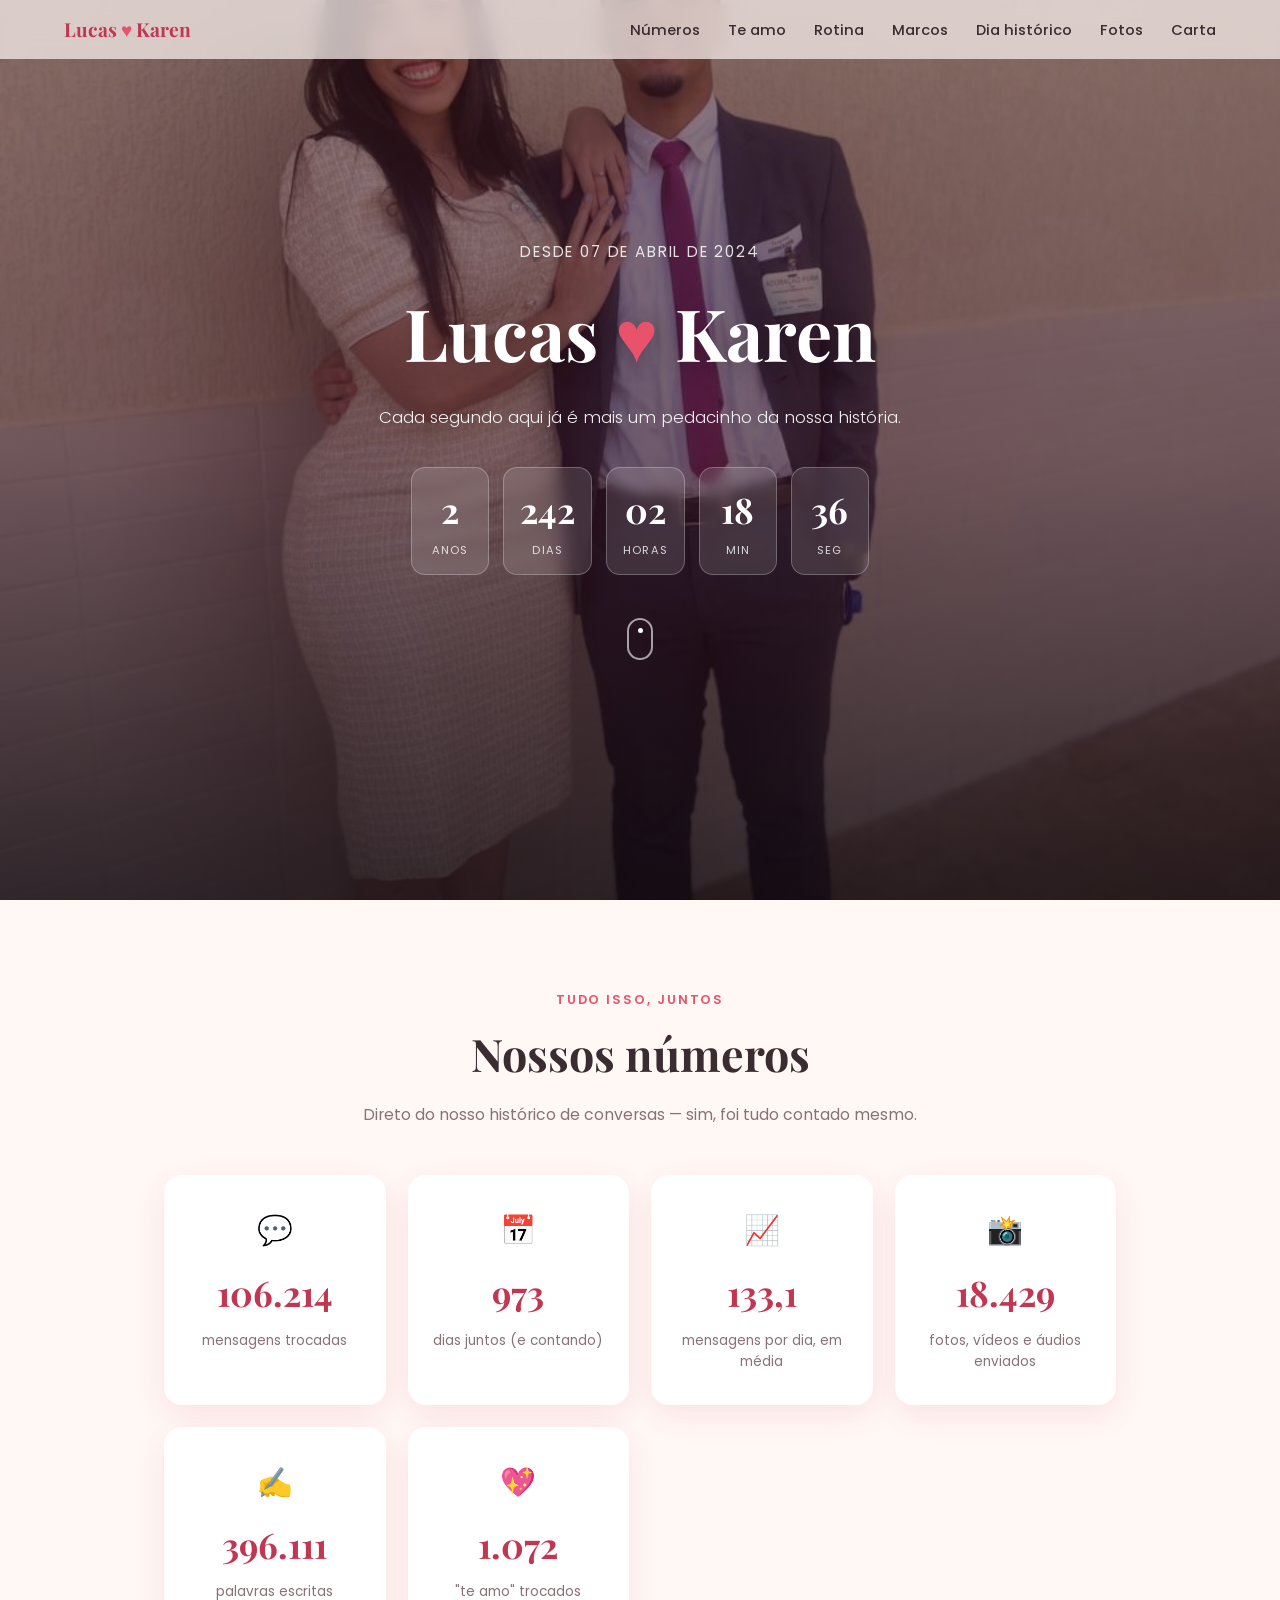
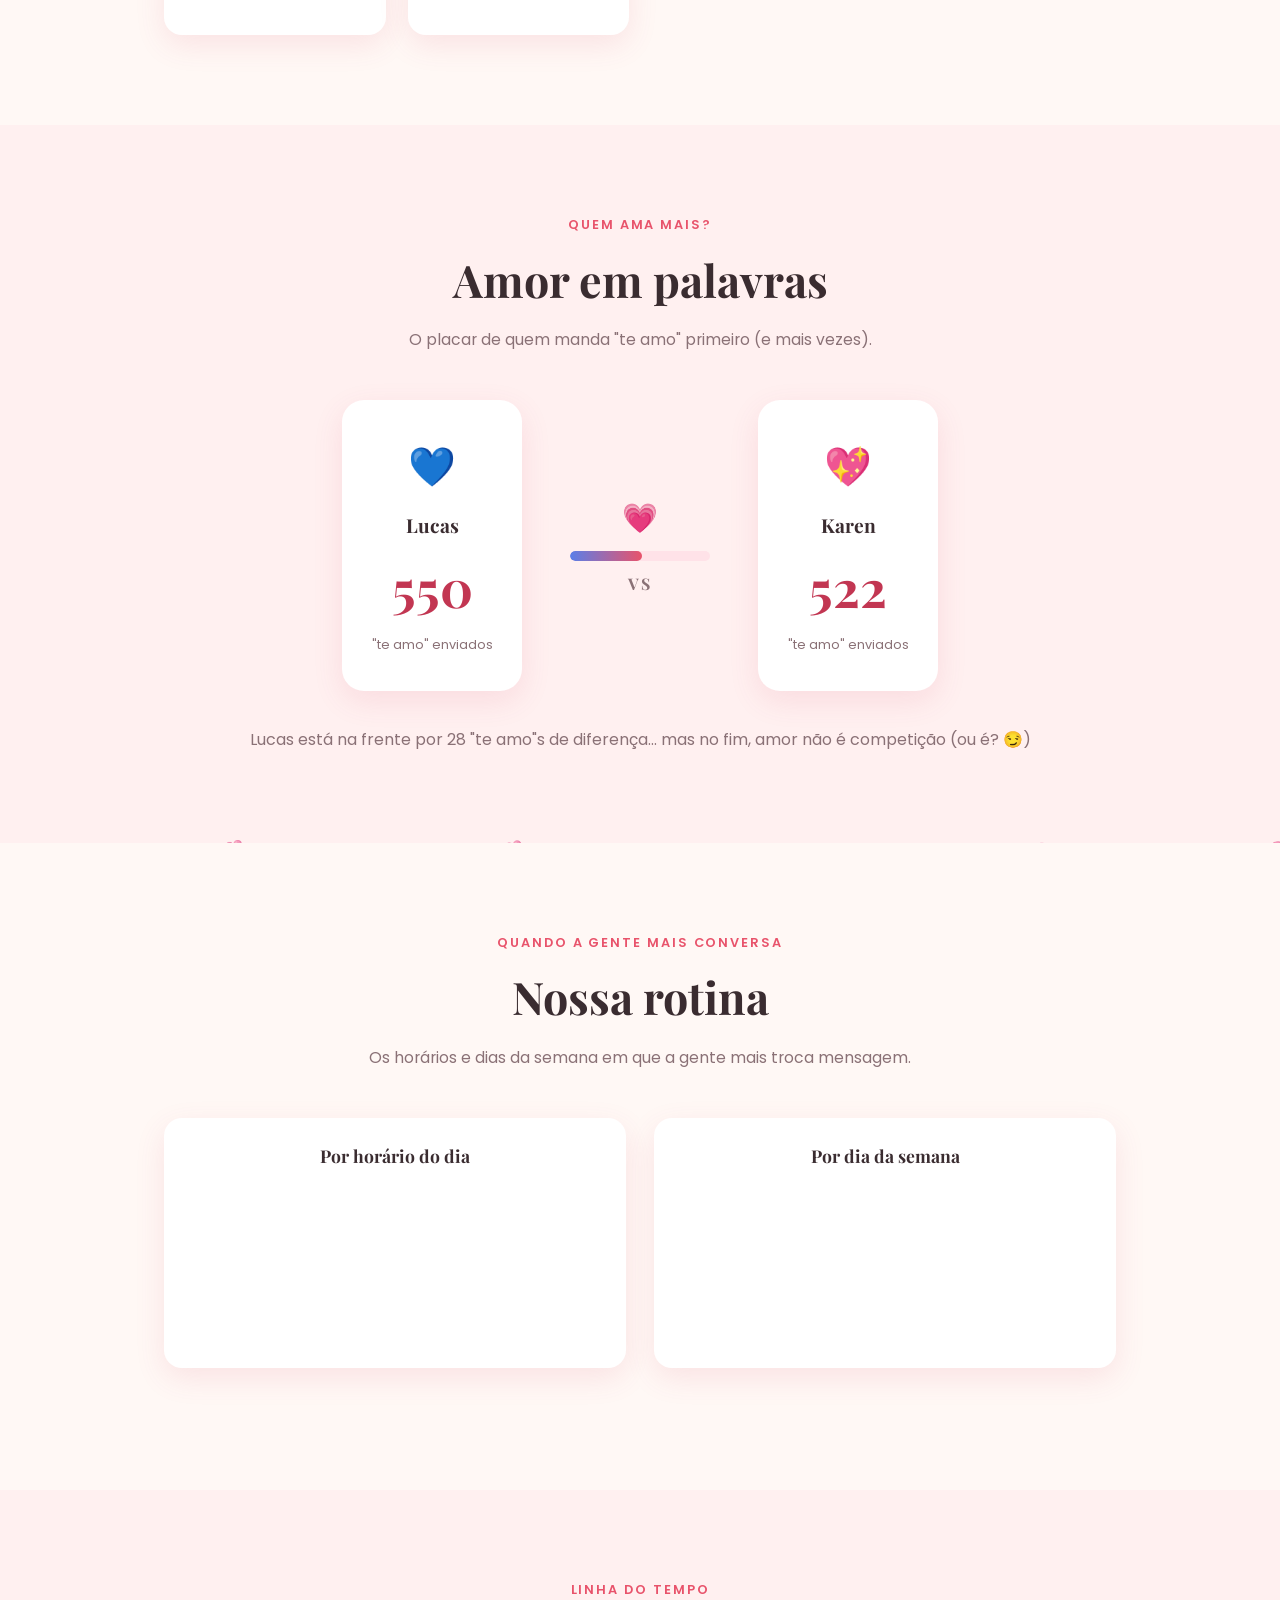
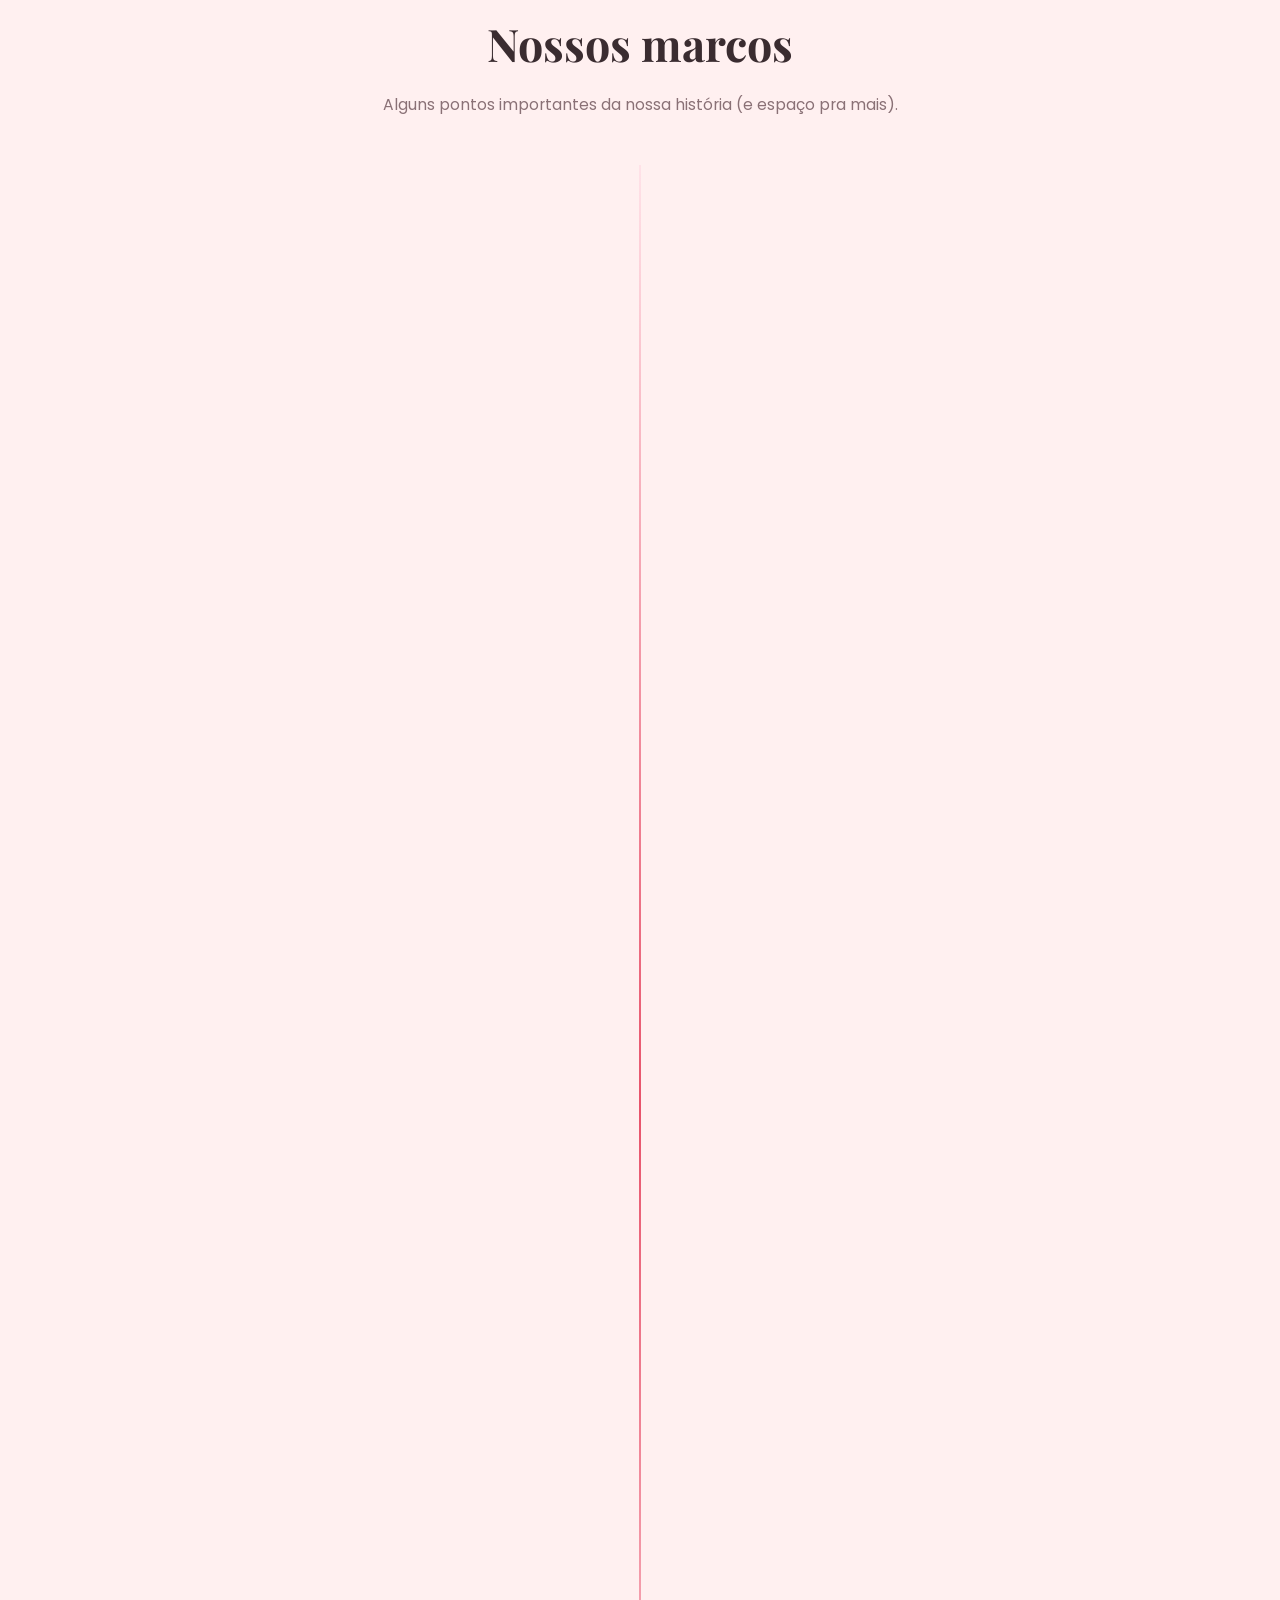
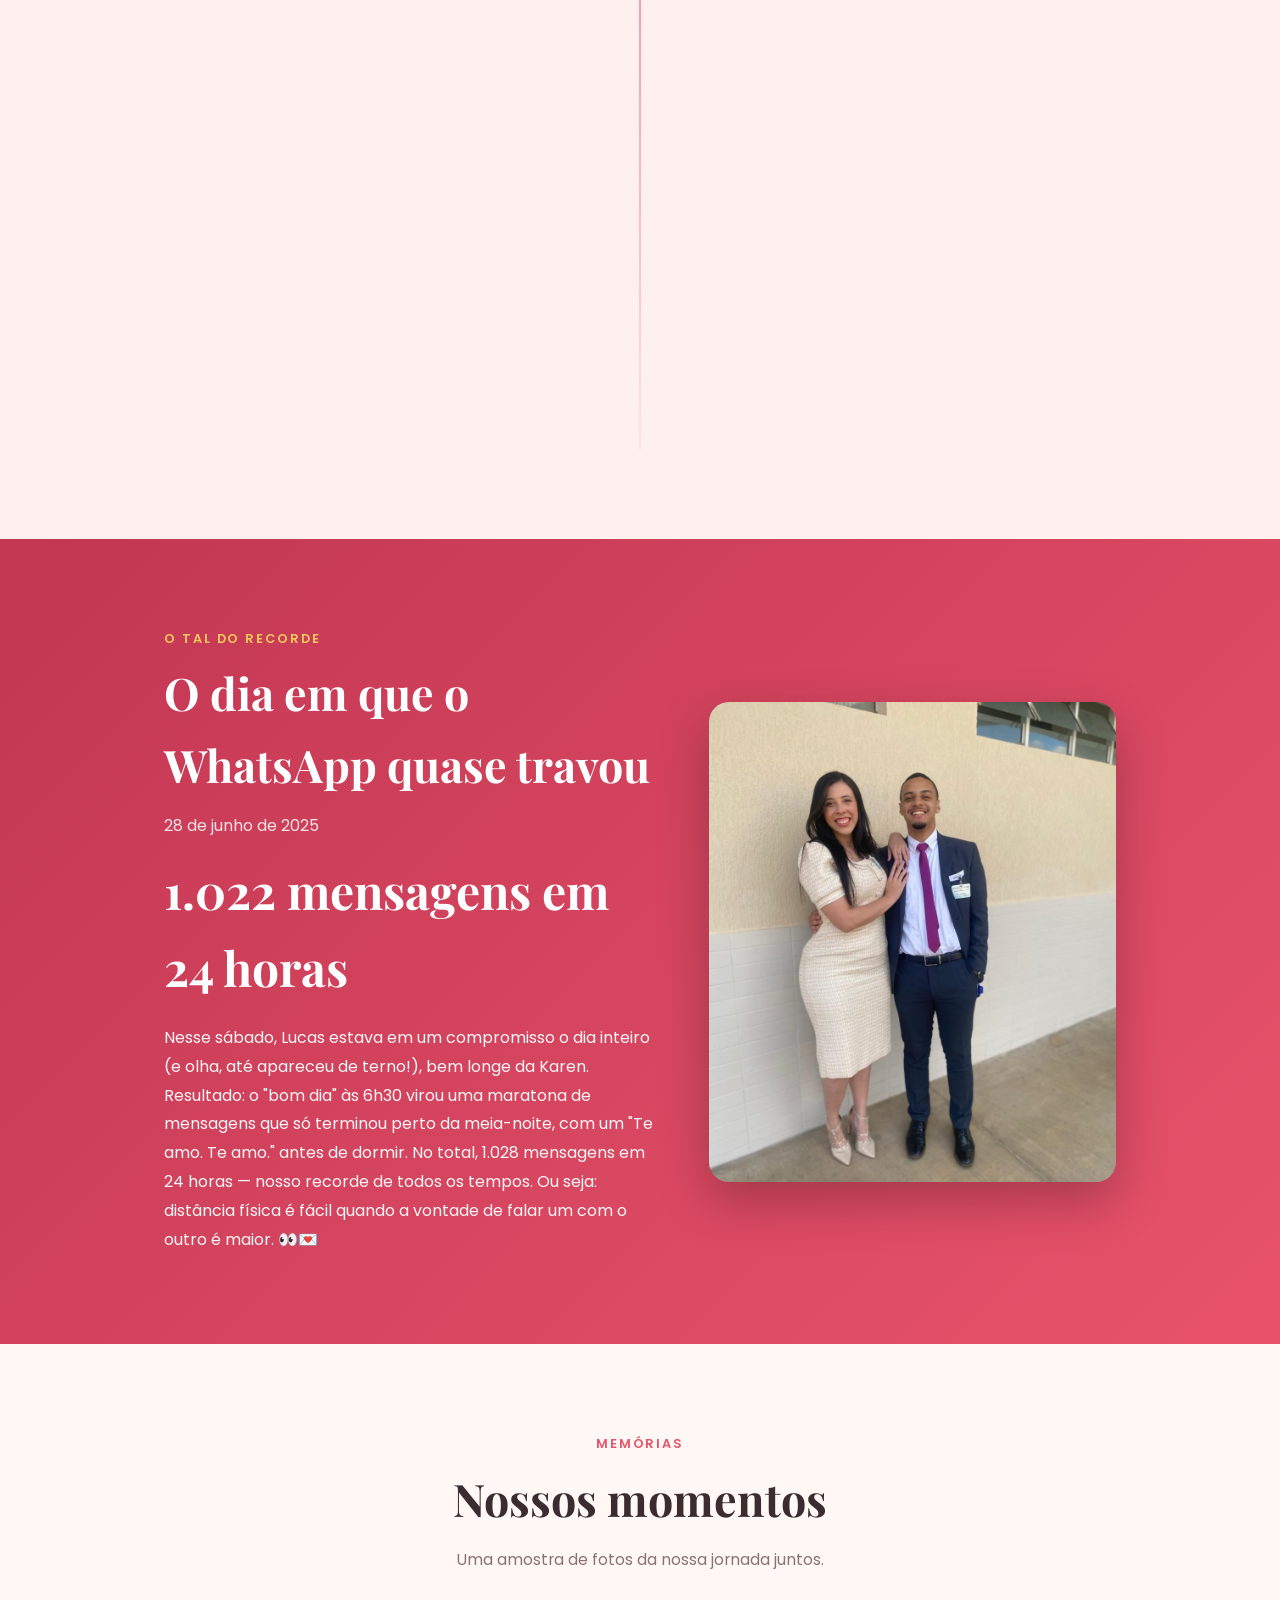
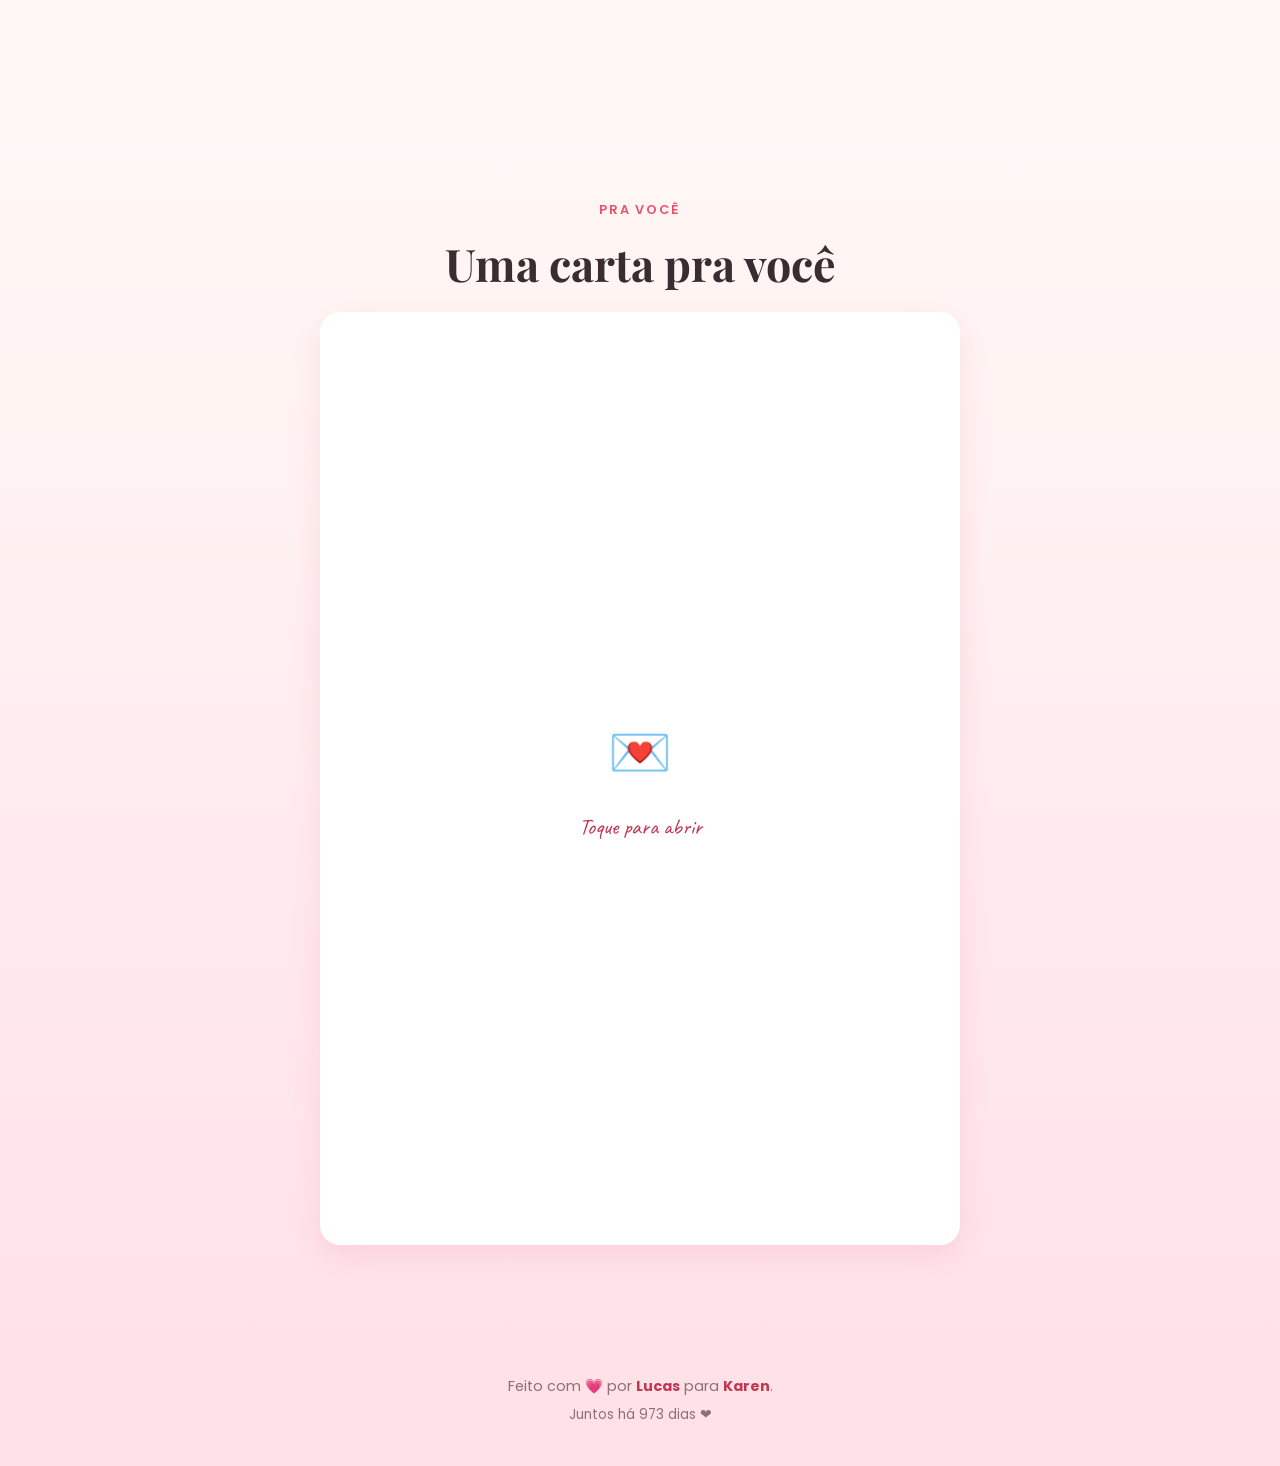
==== docs/index.html @ ca8a8c17 "Rename site/ to docs/ for GitHub Pages deployment Update helper scripts and README paths to match." ====
<!DOCTYPE html>
<html lang="pt-BR">
<head>
  <meta charset="UTF-8" />
  <meta name="viewport" content="width=device-width, initial-scale=1.0" />
  <title>Lucas &amp; Karen ♥</title>
  <meta name="description" content="Nossa história em números, gráficos, marcos e uma carta." />

  <link rel="icon" href="data:image/svg+xml,<svg xmlns=%22http://www.w3.org/2000/svg%22 viewBox=%220 0 32 32%22><text y=%2226%22 font-size=%2228%22>❤️</text></svg>" />

  <link rel="preconnect" href="https://fonts.googleapis.com">
  <link rel="preconnect" href="https://fonts.gstatic.com" crossorigin>
  <link href="https://fonts.googleapis.com/css2?family=Caveat:wght@500;700&family=Playfair+Display:wght@600;700&family=Poppins:wght@300;400;500;600&display=swap" rel="stylesheet">

  <link rel="stylesheet" href="css/style.css">
</head>
<body>

  <div class="hearts-bg" id="heartsBg" aria-hidden="true"></div>

  <nav class="navbar" id="navbar">
    <a href="#hero" class="nav-logo">Lucas <span class="heart-icon">♥</span> Karen</a>
    <button class="nav-toggle" id="navToggle" aria-label="Abrir menu">☰</button>
    <ul class="nav-links" id="navLinks">
      <li><a href="#numeros">Números</a></li>
      <li><a href="#palavras">Te amo</a></li>
      <li><a href="#rotina">Rotina</a></li>
      <li><a href="#marcos">Marcos</a></li>
      <li><a href="#diahistorico">Dia histórico</a></li>
      <li><a href="#galeria">Fotos</a></li>
      <li><a href="#carta">Carta</a></li>
    </ul>
  </nav>

  <!-- HERO -->
  <header class="hero" id="hero" style="background-image: url('assets/img/2025-06-28-0050.jpg')">
    <div class="hero-overlay"></div>
    <div class="hero-content">
      <p class="hero-kicker">Desde 07 de abril de 2024</p>
      <h1 class="hero-title">Lucas <span class="heart-icon pulse">♥</span> Karen</h1>
      <p class="hero-subtitle">Cada segundo aqui já é mais um pedacinho da nossa história.</p>

      <div class="counter" id="liveCounter">
        <div class="counter-item">
          <span class="counter-number" id="cYears">0</span>
          <span class="counter-label">anos</span>
        </div>
        <div class="counter-item">
          <span class="counter-number" id="cDays">0</span>
          <span class="counter-label">dias</span>
        </div>
        <div class="counter-item">
          <span class="counter-number" id="cHours">0</span>
          <span class="counter-label">horas</span>
        </div>
        <div class="counter-item">
          <span class="counter-number" id="cMinutes">0</span>
          <span class="counter-label">min</span>
        </div>
        <div class="counter-item">
          <span class="counter-number" id="cSeconds">0</span>
          <span class="counter-label">seg</span>
        </div>
      </div>

      <a href="#numeros" class="scroll-cue" aria-label="Rolar para baixo">
        <span></span>
      </a>
    </div>
  </header>

  <main>

    <!-- NOSSOS NÚMEROS -->
    <section id="numeros" class="section">
      <div class="section-inner">
        <p class="section-kicker">tudo isso, juntos</p>
        <h2 class="section-title">Nossos números</h2>
        <p class="section-subtitle">Direto do nosso histórico de conversas — sim, foi tudo contado mesmo.</p>

        <div class="cards-grid">
          <div class="stat-card">
            <span class="stat-icon">💬</span>
            <span class="stat-number" data-stat="totals.messages">0</span>
            <span class="stat-label">mensagens trocadas</span>
          </div>
          <div class="stat-card">
            <span class="stat-icon">📅</span>
            <span class="stat-number" data-live="daysTogether">0</span>
            <span class="stat-label">dias juntos (e contando)</span>
          </div>
          <div class="stat-card">
            <span class="stat-icon">📈</span>
            <span class="stat-number" data-stat="totals.avgPerDay">0</span>
            <span class="stat-label">mensagens por dia, em média</span>
          </div>
          <div class="stat-card">
            <span class="stat-icon">📸</span>
            <span class="stat-number" data-stat="totals.media">0</span>
            <span class="stat-label">fotos, vídeos e áudios enviados</span>
          </div>
          <div class="stat-card">
            <span class="stat-icon">✍️</span>
            <span class="stat-number" data-stat="totals.words">0</span>
            <span class="stat-label">palavras escritas</span>
          </div>
          <div class="stat-card">
            <span class="stat-icon">💖</span>
            <span class="stat-number" data-stat="totals.teAmoTotal">0</span>
            <span class="stat-label">"te amo" trocados</span>
          </div>
        </div>
      </div>
    </section>

    <!-- AMOR EM PALAVRAS -->
    <section id="palavras" class="section alt">
      <div class="section-inner">
        <p class="section-kicker">quem ama mais?</p>
        <h2 class="section-title">Amor em palavras</h2>
        <p class="section-subtitle">O placar de quem manda "te amo" primeiro (e mais vezes).</p>

        <div class="love-board">
          <div class="love-card" id="loveCardA">
            <span class="love-emoji">💙</span>
            <span class="love-name" id="loveNameA">Lucas</span>
            <span class="love-count" data-stat="people.lucas.teAmo">0</span>
            <span class="love-sub">"te amo" enviados</span>
          </div>

          <div class="love-vs">
            <span class="vs-heart">💗</span>
            <div class="love-bar">
              <div class="love-bar-fill" id="loveBarFill"></div>
            </div>
            <span class="vs-label">VS</span>
          </div>

          <div class="love-card" id="loveCardB">
            <span class="love-emoji">💖</span>
            <span class="love-name" id="loveNameB">Karen</span>
            <span class="love-count" data-stat="people.karen.teAmo">0</span>
            <span class="love-sub">"te amo" enviados</span>
          </div>
        </div>

        <p class="love-result" id="loveResult"></p>
      </div>
      <div class="floating-hearts" id="floatingHearts" aria-hidden="true"></div>
    </section>

    <!-- NOSSA ROTINA -->
    <section id="rotina" class="section">
      <div class="section-inner">
        <p class="section-kicker">quando a gente mais conversa</p>
        <h2 class="section-title">Nossa rotina</h2>
        <p class="section-subtitle">Os horários e dias da semana em que a gente mais troca mensagem.</p>

        <div class="charts-grid">
          <div class="chart-card">
            <h3>Por horário do dia</h3>
            <canvas id="hourChart"></canvas>
          </div>
          <div class="chart-card">
            <h3>Por dia da semana</h3>
            <canvas id="dowChart"></canvas>
          </div>
        </div>

        <p class="routine-insight" id="routineInsight"></p>
      </div>
    </section>

    <!-- MARCOS -->
    <section id="marcos" class="section alt">
      <div class="section-inner">
        <p class="section-kicker">linha do tempo</p>
        <h2 class="section-title">Nossos marcos</h2>
        <p class="section-subtitle">Alguns pontos importantes da nossa história (e espaço pra mais).</p>

        <div class="timeline" id="timeline"></div>
      </div>
    </section>

    <!-- DIA HISTÓRICO -->
    <section id="diahistorico" class="section historic">
      <div class="section-inner historic-inner">
        <div class="historic-text">
          <p class="section-kicker">o tal do recorde</p>
          <h2 class="section-title" id="historicTitle">Dia histórico</h2>
          <p class="historic-date" id="historicDate"></p>
          <p class="historic-count"><span id="historicMessages">0</span> mensagens em 24 horas</p>
          <p class="historic-story" id="historicStory"></p>
        </div>
        <div class="historic-photo">
          <img id="historicPhoto" src="" alt="Foto do dia histórico" loading="lazy">
        </div>
      </div>
    </section>

    <!-- GALERIA -->
    <section id="galeria" class="section">
      <div class="section-inner">
        <p class="section-kicker">memórias</p>
        <h2 class="section-title">Nossos momentos</h2>
        <p class="section-subtitle">Uma amostra de fotos da nossa jornada juntos.</p>

        <div class="gallery" id="galleryGrid"></div>
      </div>
    </section>

    <!-- CARTA -->
    <section id="carta" class="section letter-section">
      <div class="section-inner">
        <p class="section-kicker">pra você</p>
        <h2 class="section-title" id="letterTitle">Uma carta pra você</h2>

        <div class="envelope" id="envelope">
          <div class="envelope-front" id="envelopeFront">
            <span class="envelope-seal">💌</span>
            <p>Toque para abrir</p>
          </div>
          <div class="letter-paper" id="letterPaper"></div>
        </div>
      </div>
    </section>

  </main>

  <footer class="footer">
    <p>Feito com 💗 por <strong>Lucas</strong> para <strong>Karen</strong>.</p>
    <p class="footer-counter" id="footerCounter"></p>
  </footer>

  <!-- LIGHTBOX -->
  <div class="lightbox" id="lightbox">
    <button class="lightbox-close" id="lightboxClose" aria-label="Fechar">✕</button>
    <img id="lightboxImg" src="" alt="">
    <p class="lightbox-caption" id="lightboxCaption"></p>
  </div>

  <script src="https://cdn.jsdelivr.net/npm/chart.js@4.4.4/dist/chart.umd.min.js"></script>
  <script src="data/content.js"></script>
  <script src="js/main.js"></script>
</body>
</html>
---- docs/css/style.css ----
/* =========================================================
   VARIÁVEIS & RESET
   ========================================================= */
:root {
  --rose: #e8536b;
  --rose-dark: #c23652;
  --rose-light: #ffe2e8;
  --blue: #5b7fe8;
  --cream: #fff8f5;
  --cream-alt: #fff0f0;
  --gold: #f3c95d;
  --text-dark: #3a2c30;
  --text-light: #8a7176;
  --font-heading: 'Playfair Display', serif;
  --font-body: 'Poppins', sans-serif;
  --font-script: 'Caveat', cursive;
  --shadow: 0 10px 30px rgba(216, 78, 104, 0.12);
}

* {
  margin: 0;
  padding: 0;
  box-sizing: border-box;
}

html {
  scroll-behavior: smooth;
}

body {
  font-family: var(--font-body);
  color: var(--text-dark);
  background: var(--cream);
  line-height: 1.6;
  overflow-x: hidden;
}

img {
  max-width: 100%;
  display: block;
}

a {
  color: inherit;
}

/* =========================================================
   BACKGROUND HEARTS
   ========================================================= */
.hearts-bg {
  position: fixed;
  inset: 0;
  z-index: -1;
  pointer-events: none;
  overflow: hidden;
}

.bg-heart {
  position: absolute;
  bottom: -10vh;
  color: var(--rose);
  opacity: 0.08;
  animation: floatUp linear infinite;
  will-change: transform;
}

@keyframes floatUp {
  to {
    transform: translateY(-115vh) rotate(25deg);
  }
}

/* =========================================================
   NAVBAR
   ========================================================= */
.navbar {
  position: fixed;
  top: 0;
  left: 0;
  right: 0;
  z-index: 100;
  display: flex;
  align-items: center;
  justify-content: space-between;
  padding: 14px 5%;
  background: rgba(255, 248, 245, 0.7);
  backdrop-filter: blur(10px);
  transition: background 0.3s, box-shadow 0.3s;
}

.navbar.scrolled {
  background: rgba(255, 248, 245, 0.95);
  box-shadow: 0 2px 16px rgba(216, 78, 104, 0.08);
}

.nav-logo {
  font-family: var(--font-heading);
  font-weight: 700;
  font-size: 1.2rem;
  text-decoration: none;
  color: var(--rose-dark);
}

.heart-icon {
  color: var(--rose);
}

.heart-icon.pulse {
  display: inline-block;
  animation: heartbeat 1.4s ease-in-out infinite;
}

@keyframes heartbeat {
  0%, 100% { transform: scale(1); }
  25% { transform: scale(1.18); }
  40% { transform: scale(0.96); }
  60% { transform: scale(1.12); }
}

.nav-links {
  display: flex;
  gap: 28px;
  list-style: none;
}

.nav-links a {
  text-decoration: none;
  font-size: 0.92rem;
  font-weight: 500;
  color: var(--text-dark);
  transition: color 0.2s;
  position: relative;
}

.nav-links a:hover {
  color: var(--rose);
}

.nav-toggle {
  display: none;
  background: none;
  border: none;
  font-size: 1.5rem;
  cursor: pointer;
  color: var(--rose-dark);
}

@media (max-width: 860px) {
  .nav-toggle {
    display: block;
  }

  .nav-links {
    position: absolute;
    top: 100%;
    left: 0;
    right: 0;
    flex-direction: column;
    background: rgba(255, 248, 245, 0.98);
    backdrop-filter: blur(10px);
    padding: 16px 5% 24px;
    gap: 14px;
    transform: translateY(-10px);
    opacity: 0;
    pointer-events: none;
    transition: transform 0.25s, opacity 0.25s;
    box-shadow: 0 8px 20px rgba(216, 78, 104, 0.08);
  }

  .nav-links.open {
    transform: translateY(0);
    opacity: 1;
    pointer-events: auto;
  }
}

/* =========================================================
   HERO
   ========================================================= */
.hero {
  position: relative;
  height: 100vh;
  min-height: 560px;
  display: flex;
  align-items: center;
  justify-content: center;
  text-align: center;
  background-size: cover;
  background-position: center;
  color: #fff;
}

.hero-overlay {
  position: absolute;
  inset: 0;
  background: linear-gradient(180deg, rgba(58, 20, 30, 0.55) 0%, rgba(58, 20, 30, 0.65) 50%, rgba(20, 8, 14, 0.85) 100%);
}

.hero-content {
  position: relative;
  z-index: 2;
  padding: 0 20px;
  max-width: 800px;
}

.hero-kicker {
  font-size: 0.95rem;
  letter-spacing: 0.12em;
  text-transform: uppercase;
  opacity: 0.85;
  margin-bottom: 10px;
}

.hero-title {
  font-family: var(--font-heading);
  font-size: clamp(2.4rem, 8vw, 4.5rem);
  font-weight: 700;
  margin-bottom: 14px;
  text-shadow: 0 4px 24px rgba(0,0,0,0.25);
}

.hero-subtitle {
  font-size: 1.05rem;
  opacity: 0.92;
  margin-bottom: 36px;
  font-weight: 300;
}

.counter {
  display: flex;
  justify-content: center;
  gap: 14px;
  flex-wrap: wrap;
  margin-bottom: 40px;
}

.counter-item {
  background: rgba(255, 255, 255, 0.12);
  border: 1px solid rgba(255, 255, 255, 0.25);
  backdrop-filter: blur(6px);
  border-radius: 14px;
  padding: 14px 16px;
  min-width: 78px;
}

.counter-number {
  display: block;
  font-family: var(--font-heading);
  font-size: clamp(1.4rem, 4vw, 2.2rem);
  font-weight: 700;
  font-variant-numeric: tabular-nums;
}

.counter-label {
  display: block;
  font-size: 0.7rem;
  text-transform: uppercase;
  letter-spacing: 0.1em;
  opacity: 0.8;
  margin-top: 4px;
}

.scroll-cue {
  display: inline-flex;
  width: 26px;
  height: 42px;
  border: 2px solid rgba(255,255,255,0.6);
  border-radius: 16px;
  justify-content: center;
  padding-top: 8px;
}

.scroll-cue span {
  width: 5px;
  height: 5px;
  border-radius: 50%;
  background: #fff;
  animation: scrollDown 1.6s ease infinite;
}

@keyframes scrollDown {
  0% { opacity: 1; transform: translateY(0); }
  70% { opacity: 0; transform: translateY(14px); }
  100% { opacity: 0; transform: translateY(0); }
}

/* =========================================================
   SECTIONS (general)
   ========================================================= */
.section {
  padding: 90px 0;
}

.section.alt {
  background: var(--cream-alt);
}

.section-inner {
  max-width: 1080px;
  margin: 0 auto;
  padding: 0 5%;
  text-align: center;
}

.section-kicker {
  color: var(--rose);
  font-weight: 600;
  letter-spacing: 0.15em;
  text-transform: uppercase;
  font-size: 0.8rem;
  margin-bottom: 8px;
}

.section-title {
  font-family: var(--font-heading);
  font-size: clamp(1.8rem, 5vw, 2.8rem);
  font-weight: 700;
  color: var(--text-dark);
  margin-bottom: 12px;
}

.section-subtitle {
  color: var(--text-light);
  max-width: 560px;
  margin: 0 auto 48px;
  font-size: 0.98rem;
}

/* reveal animation */
.reveal {
  opacity: 0;
  transform: translateY(28px);
  transition: opacity 0.7s ease, transform 0.7s ease;
}

.reveal.in-view {
  opacity: 1;
  transform: translateY(0);
}

/* =========================================================
   STAT CARDS
   ========================================================= */
.cards-grid {
  display: grid;
  grid-template-columns: repeat(auto-fit, minmax(190px, 1fr));
  gap: 22px;
}

.stat-card {
  background: #fff;
  border-radius: 18px;
  padding: 32px 18px;
  box-shadow: var(--shadow);
  display: flex;
  flex-direction: column;
  align-items: center;
  gap: 8px;
  transition: transform 0.25s, box-shadow 0.25s;
}

.stat-card:hover {
  transform: translateY(-6px);
  box-shadow: 0 16px 36px rgba(216, 78, 104, 0.18);
}

.stat-icon {
  font-size: 1.8rem;
  margin-bottom: 4px;
}

.stat-number {
  font-family: var(--font-heading);
  font-size: clamp(1.6rem, 4vw, 2.2rem);
  font-weight: 700;
  color: var(--rose-dark);
  font-variant-numeric: tabular-nums;
}

.stat-label {
  font-size: 0.85rem;
  color: var(--text-light);
  text-align: center;
}

/* =========================================================
   AMOR EM PALAVRAS
   ========================================================= */
#palavras {
  position: relative;
  overflow: hidden;
}

.love-board {
  display: flex;
  align-items: center;
  justify-content: center;
  gap: clamp(16px, 4vw, 48px);
  flex-wrap: wrap;
}

.love-card {
  background: #fff;
  border-radius: 22px;
  padding: 36px 28px;
  box-shadow: var(--shadow);
  display: flex;
  flex-direction: column;
  align-items: center;
  gap: 6px;
  min-width: 180px;
  position: relative;
  z-index: 2;
}

.love-emoji {
  font-size: 2.4rem;
  margin-bottom: 6px;
}

.love-name {
  font-family: var(--font-heading);
  font-weight: 700;
  font-size: 1.2rem;
}

.love-count {
  font-family: var(--font-heading);
  font-size: clamp(2.2rem, 6vw, 3.2rem);
  font-weight: 700;
  color: var(--rose-dark);
  font-variant-numeric: tabular-nums;
}

.love-sub {
  font-size: 0.8rem;
  color: var(--text-light);
}

.love-vs {
  display: flex;
  flex-direction: column;
  align-items: center;
  gap: 10px;
  min-width: 140px;
  position: relative;
  z-index: 2;
}

.vs-heart {
  font-size: 1.8rem;
  animation: heartbeat 1.4s ease-in-out infinite;
}

.vs-label {
  font-family: var(--font-heading);
  font-weight: 700;
  color: var(--text-light);
  letter-spacing: 0.1em;
}

.love-bar {
  width: 140px;
  height: 10px;
  background: var(--rose-light);
  border-radius: 6px;
  overflow: hidden;
}

.love-bar-fill {
  height: 100%;
  width: 50%;
  background: linear-gradient(90deg, var(--blue), var(--rose));
  border-radius: 6px;
  transition: width 1.2s ease;
}

.love-result {
  margin-top: 36px;
  font-size: 1rem;
  color: var(--text-light);
  position: relative;
  z-index: 2;
}

.floating-hearts {
  position: absolute;
  inset: 0;
  pointer-events: none;
  overflow: hidden;
  z-index: 1;
}

.floating-heart {
  position: absolute;
  bottom: -40px;
  font-size: 1.4rem;
  color: var(--rose);
  opacity: 0.55;
  animation: floatHeart 6s ease-in infinite;
}

@keyframes floatHeart {
  0% { transform: translateY(0) scale(0.8) rotate(0deg); opacity: 0.7; }
  80% { opacity: 0.5; }
  100% { transform: translateY(-520px) scale(1.1) rotate(20deg); opacity: 0; }
}

/* =========================================================
   CHARTS
   ========================================================= */
.charts-grid {
  display: grid;
  grid-template-columns: repeat(auto-fit, minmax(280px, 1fr));
  gap: 28px;
  text-align: left;
}

.chart-card {
  background: #fff;
  border-radius: 18px;
  padding: 24px;
  box-shadow: var(--shadow);
}

.chart-card h3 {
  font-family: var(--font-heading);
  font-size: 1.1rem;
  margin-bottom: 16px;
  color: var(--text-dark);
  text-align: center;
}

.chart-card canvas {
  max-height: 260px;
}

.routine-insight {
  margin-top: 32px;
  color: var(--text-light);
  font-size: 1rem;
  max-width: 640px;
  margin-inline: auto;
}

/* =========================================================
   TIMELINE
   ========================================================= */
.timeline {
  position: relative;
  margin: 0 auto;
  max-width: 760px;
  padding-top: 10px;
}

.timeline::before {
  content: "";
  position: absolute;
  top: 0;
  bottom: 0;
  left: 24px;
  width: 2px;
  background: linear-gradient(180deg, var(--rose-light), var(--rose), var(--rose-light));
}

.timeline-item {
  position: relative;
  padding: 0 0 36px 64px;
  text-align: left;
}

.timeline-item:last-child {
  padding-bottom: 0;
}

.timeline-icon {
  position: absolute;
  left: 0;
  top: 0;
  width: 48px;
  height: 48px;
  border-radius: 50%;
  background: #fff;
  box-shadow: var(--shadow);
  display: flex;
  align-items: center;
  justify-content: center;
  font-size: 1.3rem;
  border: 2px solid var(--rose-light);
}

.timeline-card {
  background: #fff;
  border-radius: 16px;
  padding: 18px 22px;
  box-shadow: var(--shadow);
}

.timeline-date {
  font-size: 0.78rem;
  font-weight: 600;
  letter-spacing: 0.08em;
  text-transform: uppercase;
  color: var(--rose);
  margin-bottom: 4px;
}

.timeline-title {
  font-family: var(--font-heading);
  font-size: 1.15rem;
  font-weight: 700;
  margin-bottom: 6px;
}

.timeline-text {
  font-size: 0.92rem;
  color: var(--text-light);
}

@media (min-width: 720px) {
  .timeline::before {
    left: 50%;
    transform: translateX(-50%);
  }

  .timeline-item {
    width: 50%;
    padding: 0 0 48px 0;
  }

  .timeline-item:nth-child(odd) {
    padding-right: 56px;
    text-align: right;
    left: 0;
  }

  .timeline-item:nth-child(even) {
    padding-left: 56px;
    left: 50%;
  }

  .timeline-icon {
    left: auto;
    top: 0;
  }

  .timeline-item:nth-child(odd) .timeline-icon {
    right: -24px;
  }

  .timeline-item:nth-child(even) .timeline-icon {
    left: -24px;
  }
}

/* =========================================================
   DIA HISTÓRICO
   ========================================================= */
.section.historic {
  background: linear-gradient(135deg, var(--rose-dark), var(--rose));
  color: #fff;
}

.historic .section-kicker {
  color: var(--gold);
}

.historic .section-title {
  color: #fff;
}

.historic-inner {
  display: grid;
  grid-template-columns: 1.1fr 0.9fr;
  gap: 48px;
  align-items: center;
  text-align: left;
}

.historic-date {
  font-size: 1rem;
  opacity: 0.85;
  margin-bottom: 14px;
}

.historic-count {
  font-family: var(--font-heading);
  font-size: clamp(2rem, 6vw, 3rem);
  font-weight: 700;
  margin-bottom: 18px;
}

.historic-count span {
  font-variant-numeric: tabular-nums;
}

.historic-story {
  font-size: 1rem;
  line-height: 1.8;
  opacity: 0.95;
}

.historic-photo img {
  border-radius: 20px;
  box-shadow: 0 20px 50px rgba(0,0,0,0.25);
  width: 100%;
  object-fit: cover;
  max-height: 480px;
}

@media (max-width: 860px) {
  .historic-inner {
    grid-template-columns: 1fr;
    text-align: center;
  }

  .historic-text {
    text-align: center;
  }
}

/* =========================================================
   GALERIA
   ========================================================= */
.gallery {
  display: grid;
  grid-template-columns: repeat(auto-fill, minmax(150px, 1fr));
  gap: 10px;
}

.gallery-item {
  border-radius: 12px;
  overflow: hidden;
  aspect-ratio: 1 / 1;
  cursor: pointer;
  box-shadow: var(--shadow);
  position: relative;
}

.gallery-item img {
  width: 100%;
  height: 100%;
  object-fit: cover;
  transition: transform 0.4s;
}

.gallery-item:hover img {
  transform: scale(1.08);
}

/* =========================================================
   LIGHTBOX
   ========================================================= */
.lightbox {
  position: fixed;
  inset: 0;
  background: rgba(20, 8, 14, 0.92);
  display: flex;
  flex-direction: column;
  align-items: center;
  justify-content: center;
  z-index: 1000;
  opacity: 0;
  visibility: hidden;
  transition: opacity 0.25s;
  padding: 20px;
}

.lightbox.open {
  opacity: 1;
  visibility: visible;
}

.lightbox img {
  max-width: 90vw;
  max-height: 80vh;
  border-radius: 12px;
  box-shadow: 0 20px 60px rgba(0,0,0,0.5);
}

.lightbox-caption {
  color: #fff;
  margin-top: 14px;
  font-size: 0.9rem;
  opacity: 0.8;
}

.lightbox-close {
  position: absolute;
  top: 24px;
  right: 24px;
  background: rgba(255,255,255,0.1);
  border: 1px solid rgba(255,255,255,0.3);
  color: #fff;
  width: 42px;
  height: 42px;
  border-radius: 50%;
  font-size: 1.1rem;
  cursor: pointer;
}

/* =========================================================
   CARTA
   ========================================================= */
.letter-section {
  background: linear-gradient(180deg, var(--cream) 0%, var(--rose-light) 100%);
}

.envelope {
  max-width: 640px;
  margin: 0 auto;
  position: relative;
  min-height: 320px;
}

.envelope-front {
  position: absolute;
  inset: 0;
  z-index: 2;
  display: flex;
  flex-direction: column;
  align-items: center;
  justify-content: center;
  gap: 14px;
  background: #fff;
  border-radius: 20px;
  box-shadow: var(--shadow);
  cursor: pointer;
  transition: opacity 0.5s, transform 0.5s;
  font-family: var(--font-script);
  font-size: 1.4rem;
  color: var(--rose-dark);
}

.envelope-front .envelope-seal {
  font-size: 3.2rem;
  animation: heartbeat 1.6s ease-in-out infinite;
}

.envelope.open .envelope-front {
  opacity: 0;
  transform: scale(0.9) translateY(-20px);
  pointer-events: none;
}

.letter-paper {
  position: relative;
  background: #fff;
  border-radius: 20px;
  box-shadow: var(--shadow);
  padding: clamp(28px, 6vw, 56px);
  text-align: left;
  opacity: 0;
  transform: translateY(16px);
  pointer-events: none;
  transition: opacity 0.6s ease, transform 0.6s ease;
}

.envelope.open .letter-paper {
  opacity: 1;
  transform: translateY(0);
}

.letter-paper p {
  font-family: var(--font-script);
  font-size: clamp(1.15rem, 2.6vw, 1.5rem);
  line-height: 1.9;
  color: var(--text-dark);
  margin-bottom: 18px;
}

.letter-paper p:last-of-type {
  margin-bottom: 0;
}

.letter-signature {
  text-align: right;
  font-weight: 700;
  color: var(--rose);
  margin-top: 20px;
}

/* =========================================================
   FOOTER
   ========================================================= */
.footer {
  text-align: center;
  padding: 40px 5%;
  color: var(--text-light);
  font-size: 0.9rem;
  background: var(--rose-light);
}

.footer strong {
  color: var(--rose-dark);
}

.footer-counter {
  margin-top: 6px;
  font-variant-numeric: tabular-nums;
  font-size: 0.85rem;
}
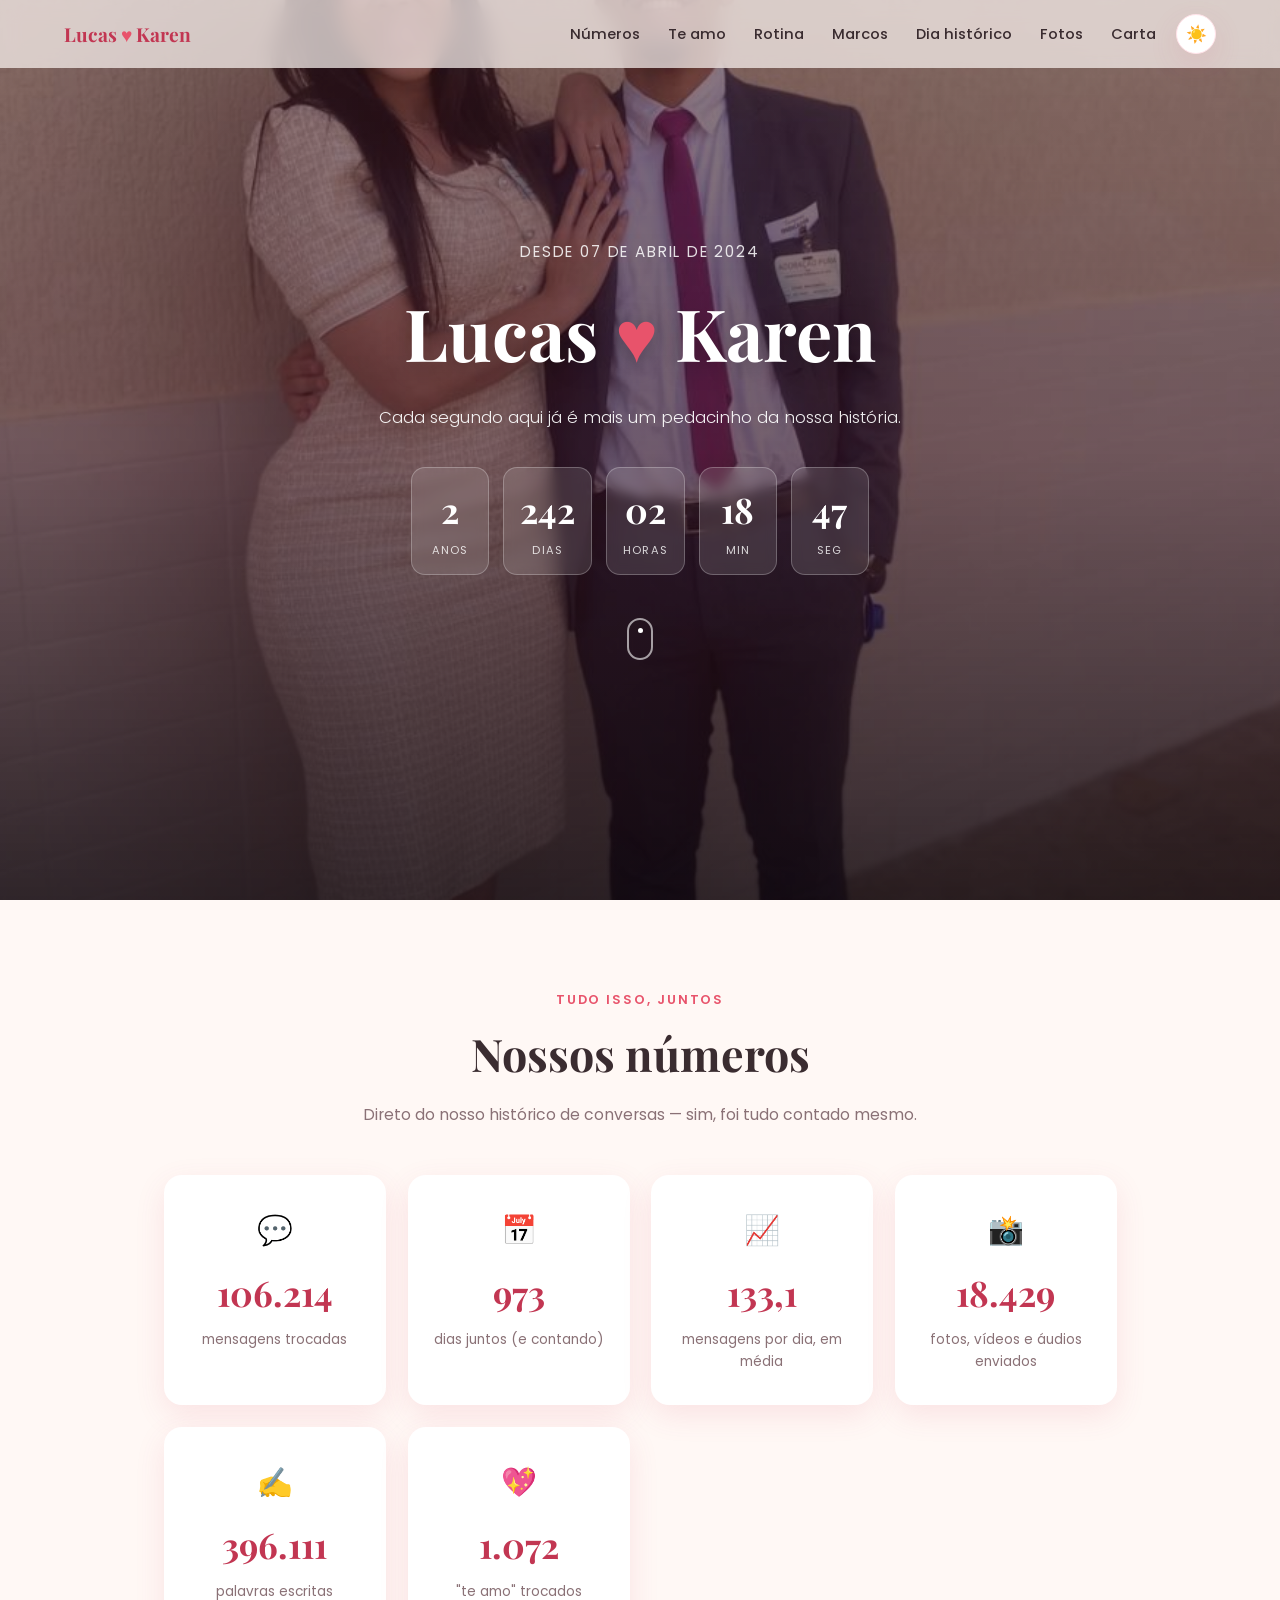
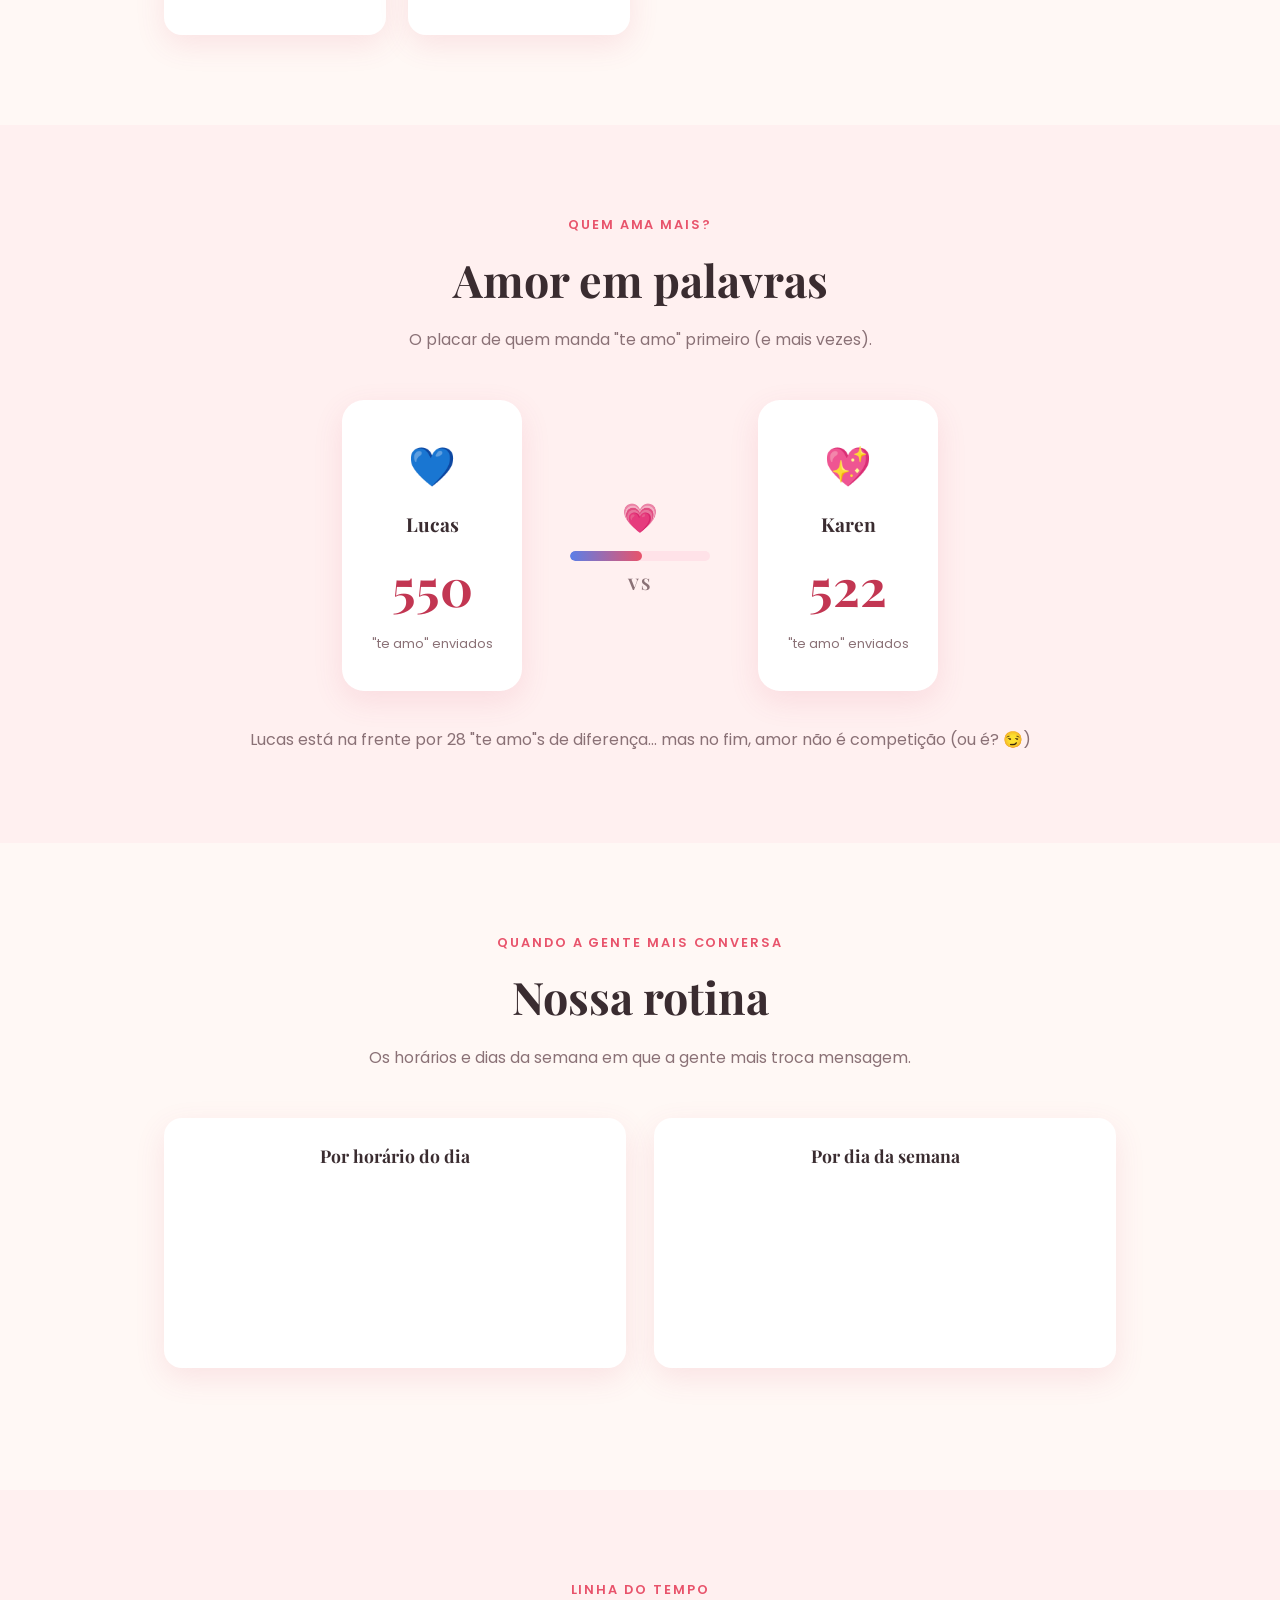
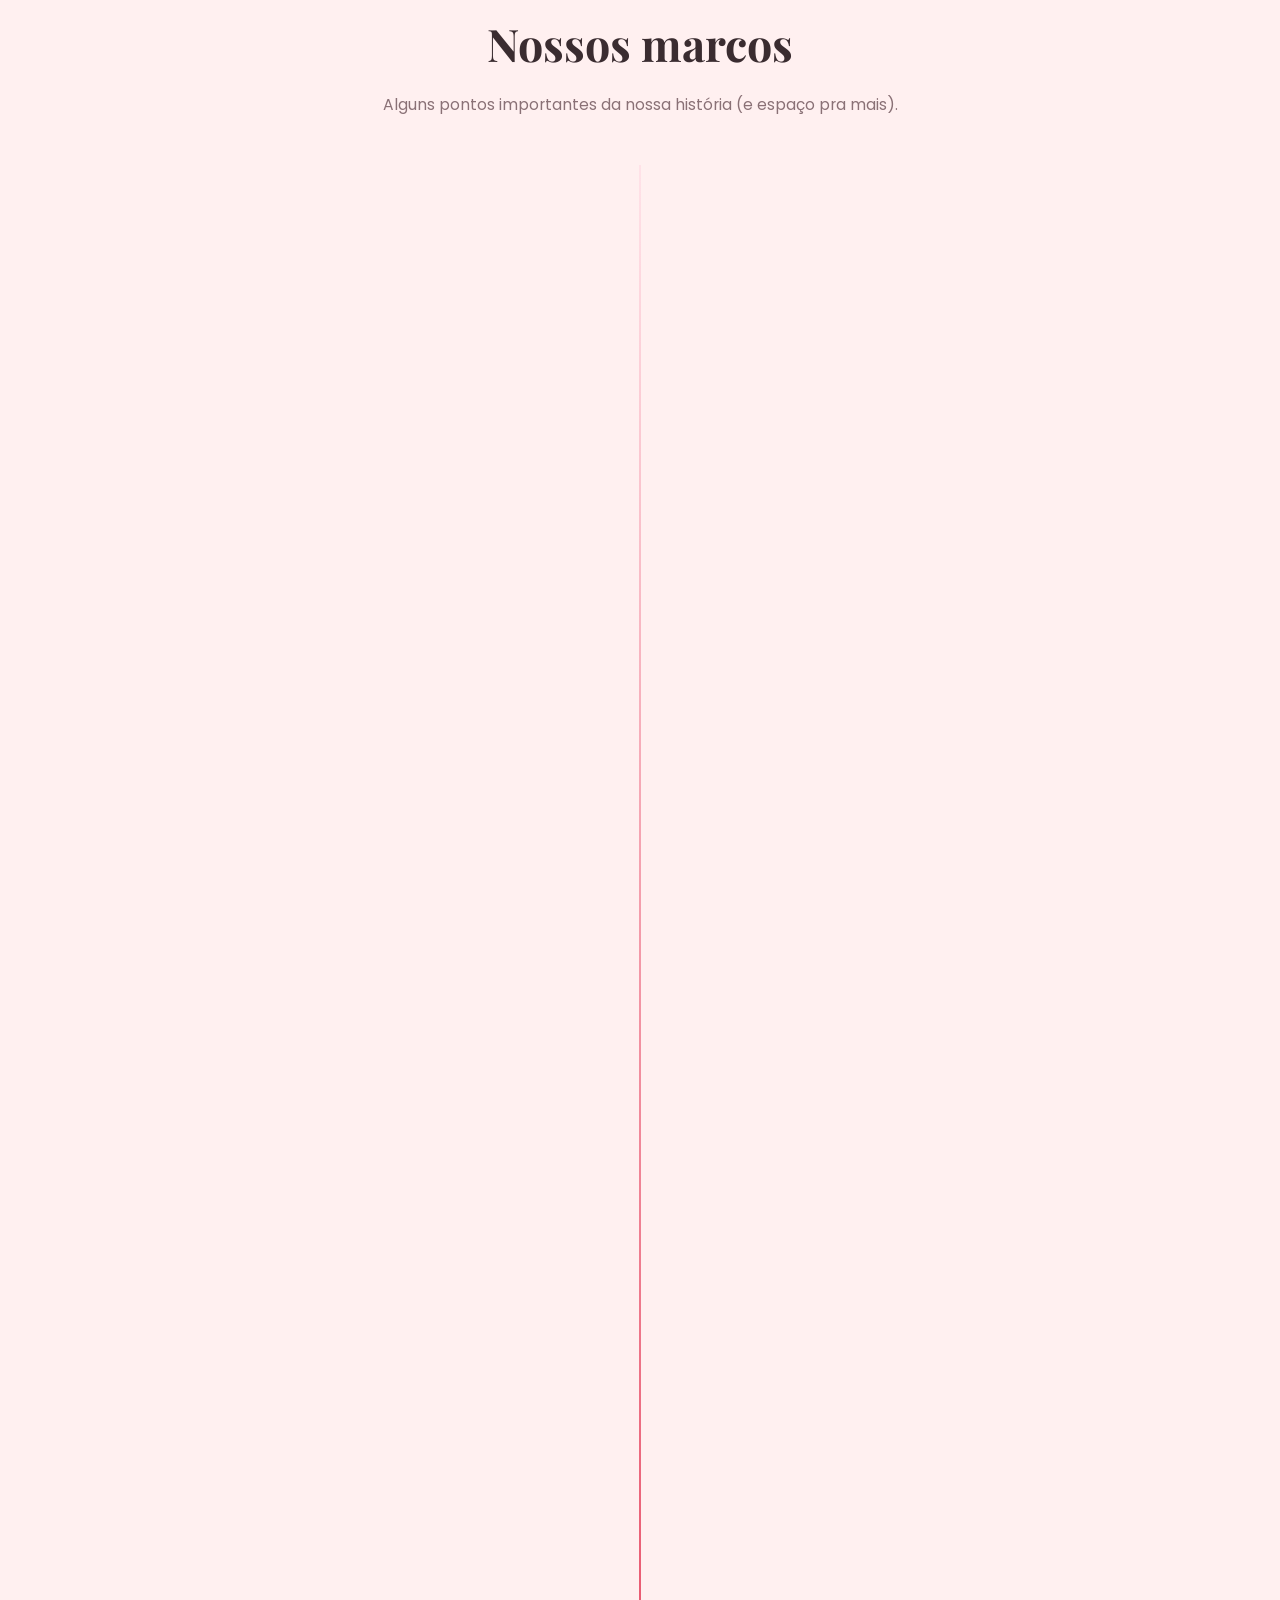
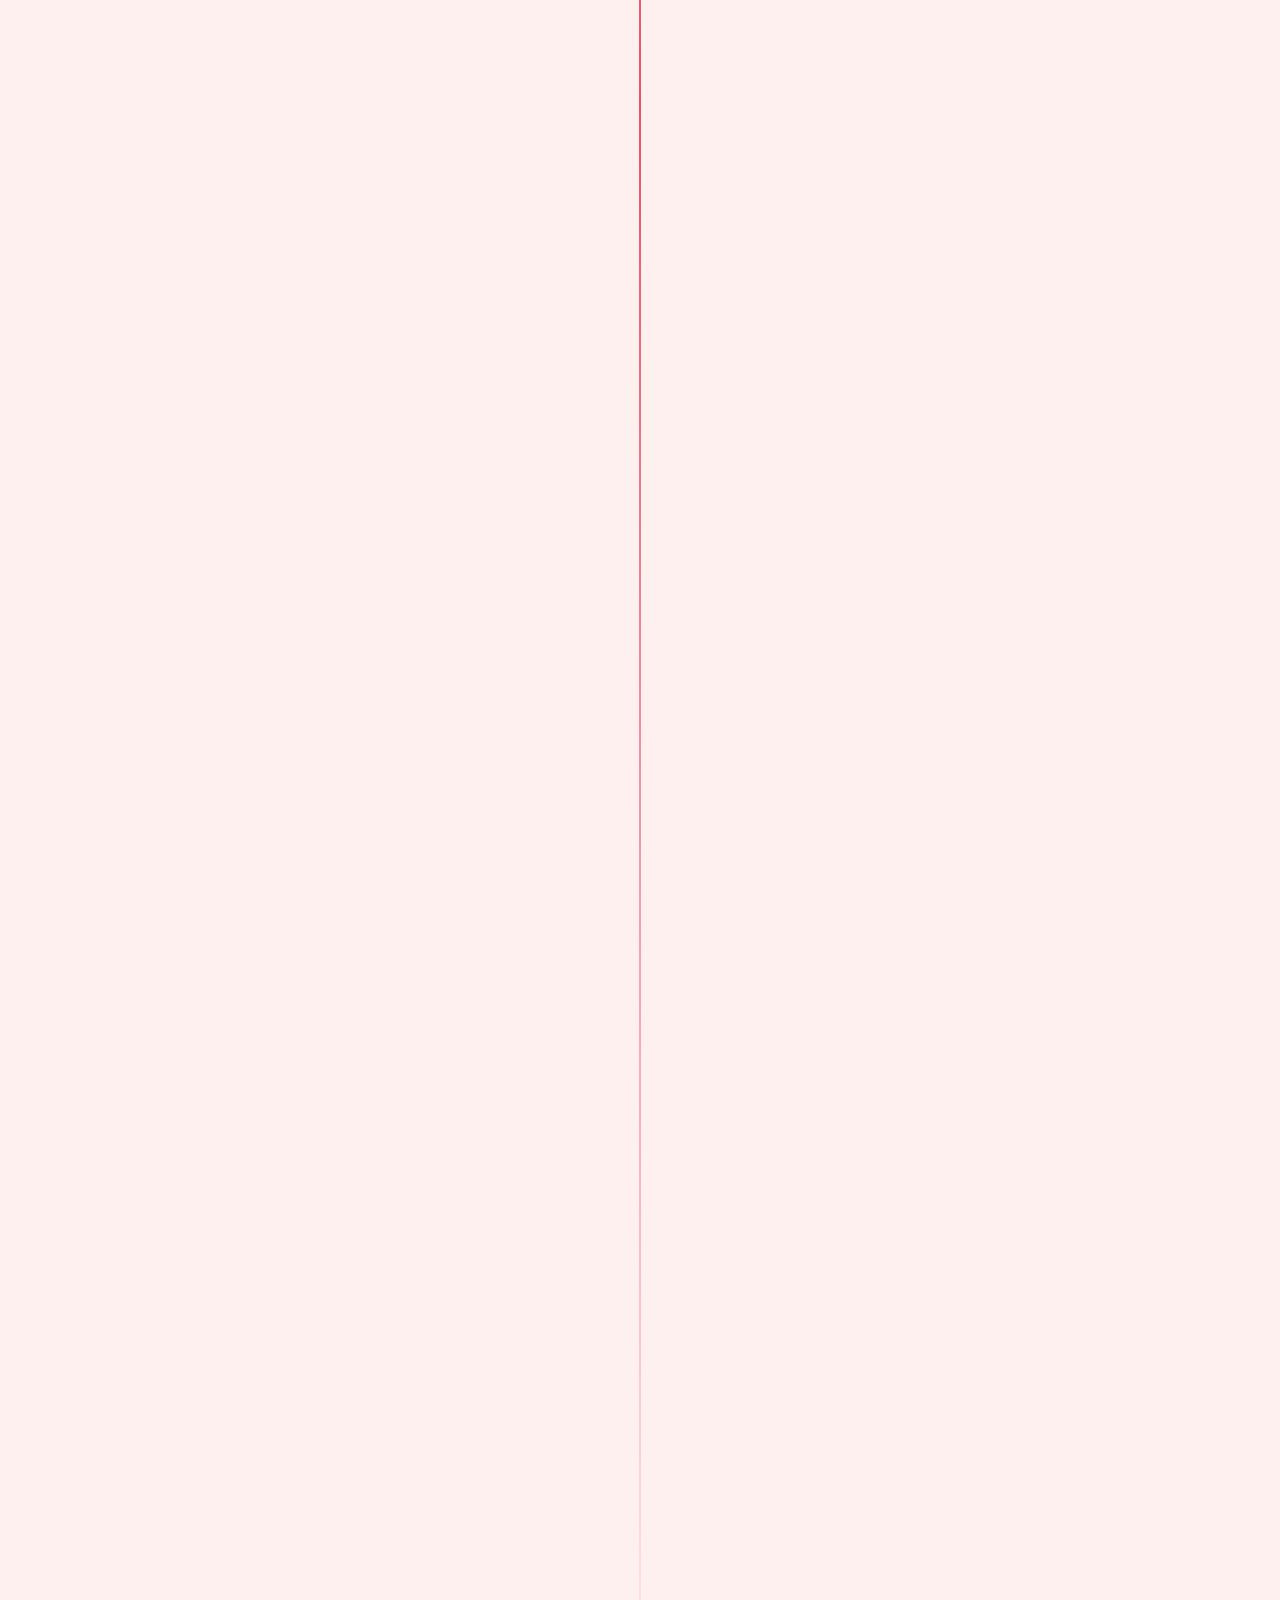
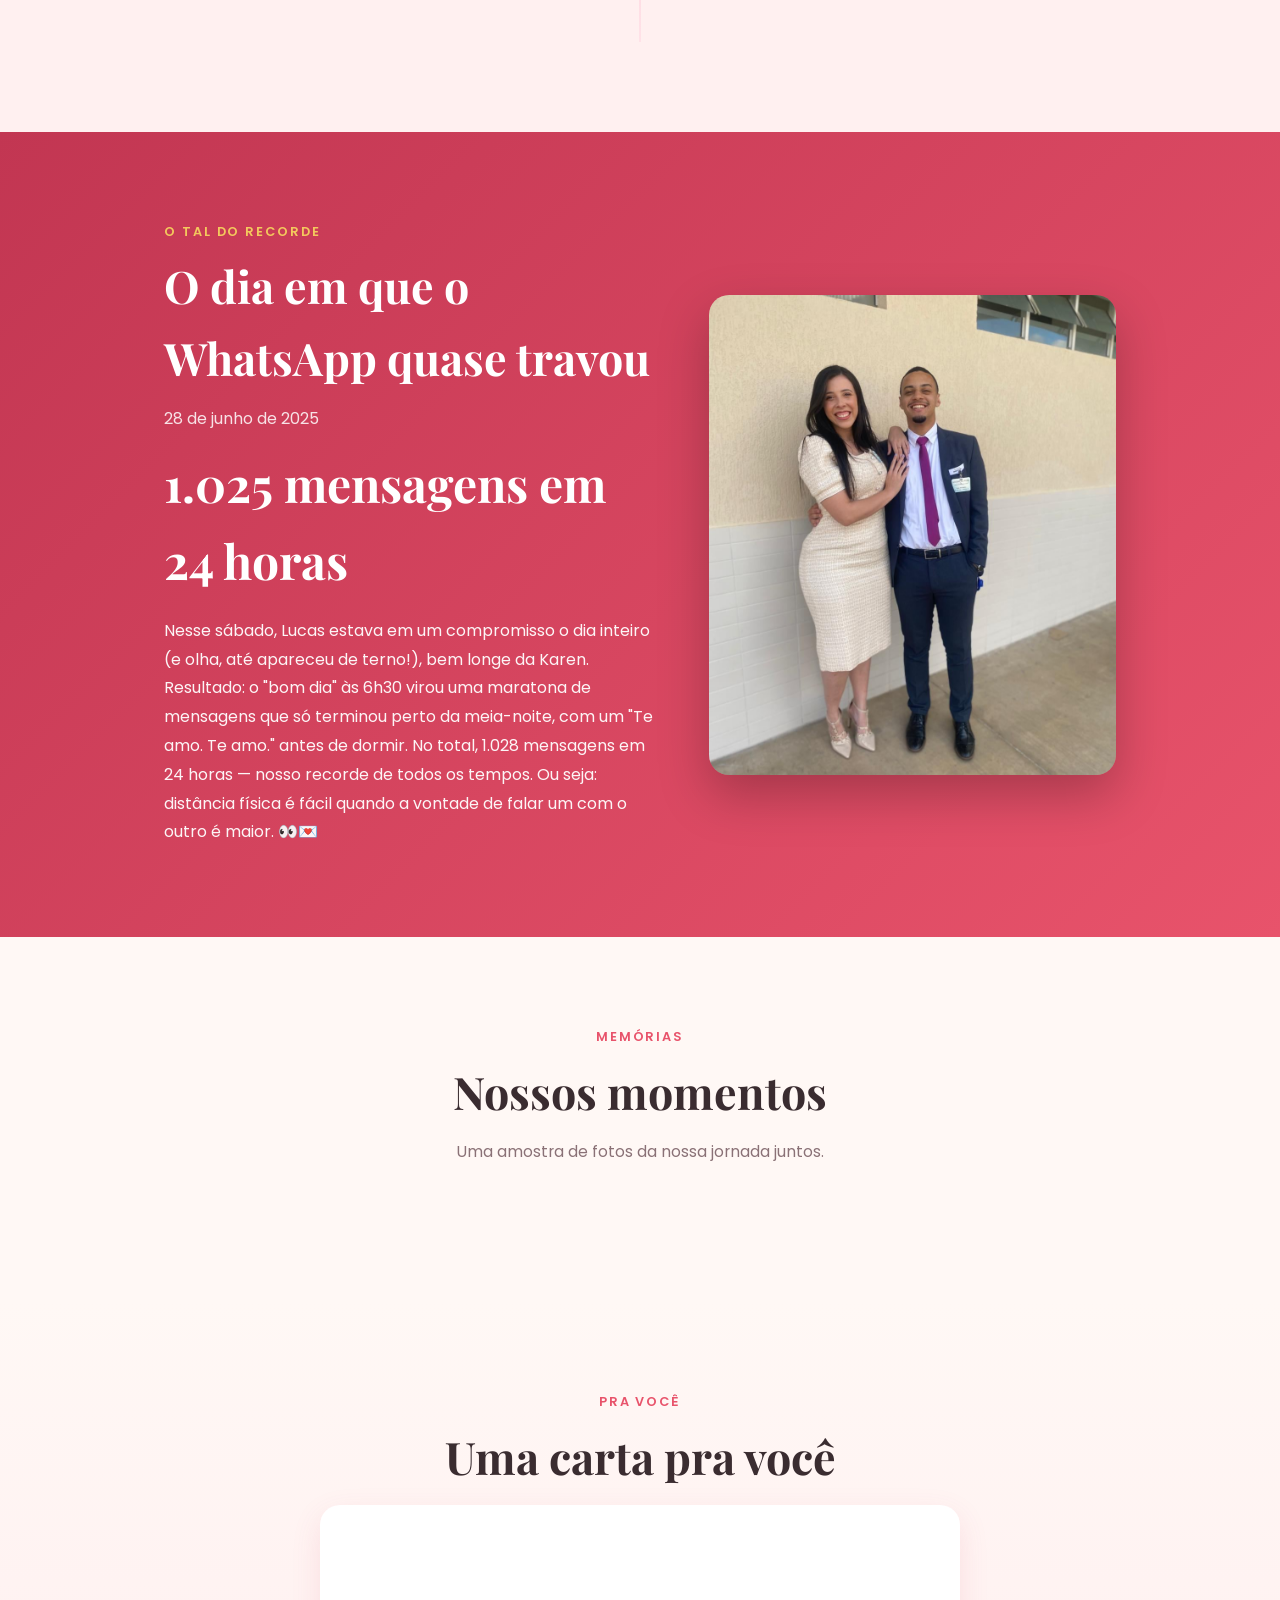
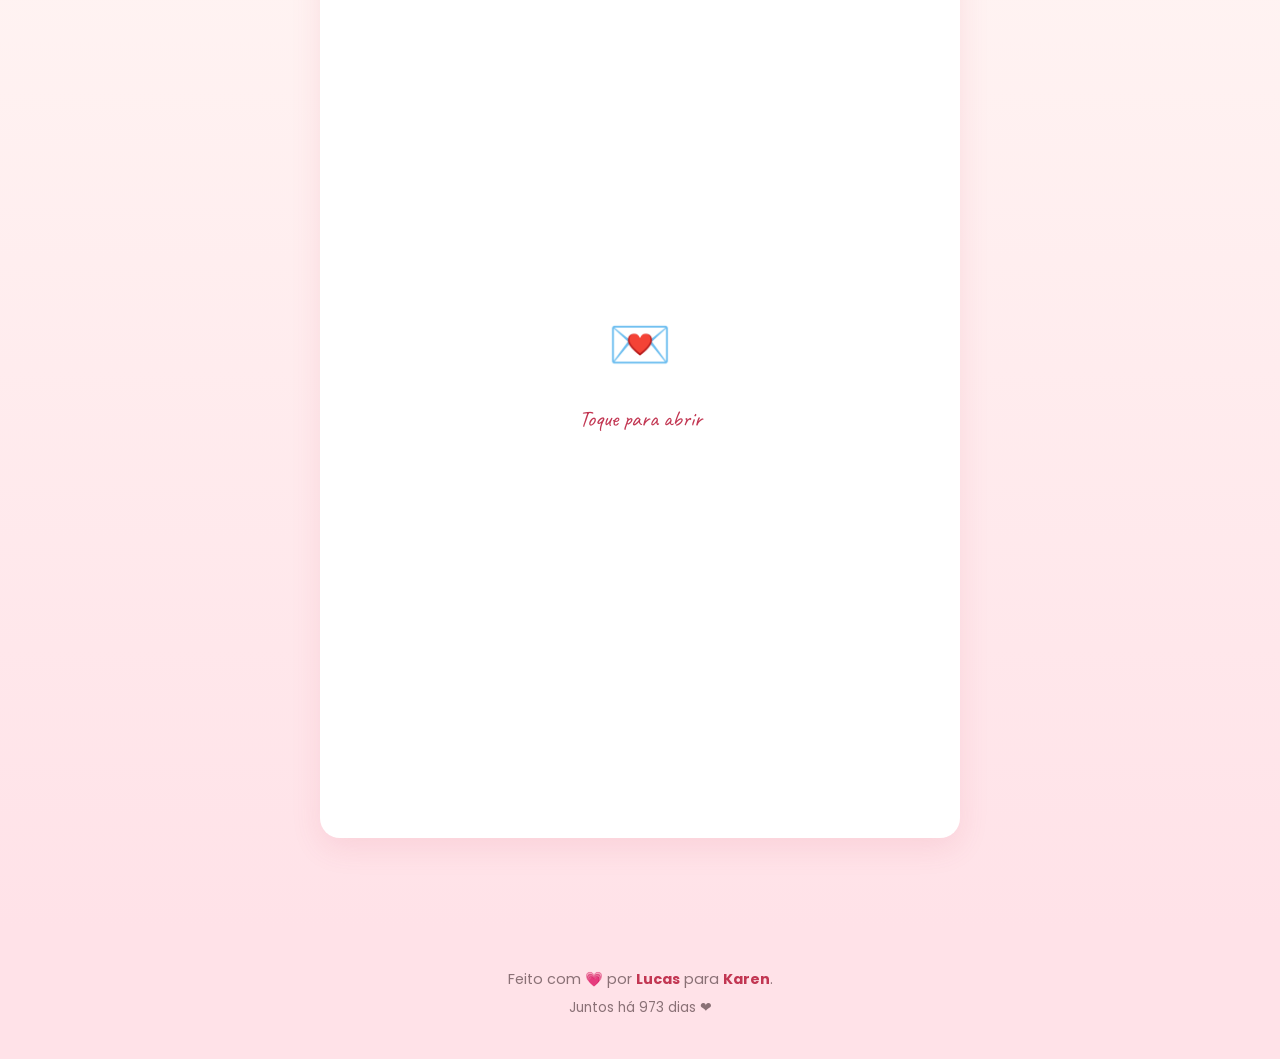
==== commit 691427cc: "Adiciona fotos da nossa história, modo escuro e efeitos 3D Inclui novo marco "Onde tudo começou" (in" ====
--- a/docs/index.html
+++ b/docs/index.html
@@ -13,6 +13,17 @@
   <link href="https://fonts.googleapis.com/css2?family=Caveat:wght@500;700&family=Playfair+Display:wght@600;700&family=Poppins:wght@300;400;500;600&display=swap" rel="stylesheet">
 
   <link rel="stylesheet" href="css/style.css">
+
+  <script>
+    // Aplica o tema salvo antes de renderizar, pra evitar flash de tela clara.
+    (function () {
+      var saved = localStorage.getItem("theme");
+      var prefersDark = window.matchMedia("(prefers-color-scheme: dark)").matches;
+      if (saved === "dark" || (!saved && prefersDark)) {
+        document.documentElement.setAttribute("data-theme", "dark");
+      }
+    })();
+  </script>
 </head>
 <body>
 
@@ -20,20 +31,27 @@
 
   <nav class="navbar" id="navbar">
     <a href="#hero" class="nav-logo">Lucas <span class="heart-icon">♥</span> Karen</a>
-    <button class="nav-toggle" id="navToggle" aria-label="Abrir menu">☰</button>
-    <ul class="nav-links" id="navLinks">
-      <li><a href="#numeros">Números</a></li>
-      <li><a href="#palavras">Te amo</a></li>
-      <li><a href="#rotina">Rotina</a></li>
-      <li><a href="#marcos">Marcos</a></li>
-      <li><a href="#diahistorico">Dia histórico</a></li>
-      <li><a href="#galeria">Fotos</a></li>
-      <li><a href="#carta">Carta</a></li>
-    </ul>
+    <div class="nav-right">
+      <ul class="nav-links" id="navLinks">
+        <li><a href="#numeros">Números</a></li>
+        <li><a href="#palavras">Te amo</a></li>
+        <li><a href="#rotina">Rotina</a></li>
+        <li><a href="#marcos">Marcos</a></li>
+        <li><a href="#diahistorico">Dia histórico</a></li>
+        <li><a href="#galeria">Fotos</a></li>
+        <li><a href="#carta">Carta</a></li>
+      </ul>
+      <button class="theme-toggle" id="themeToggle" aria-label="Alternar modo escuro">
+        <span class="theme-toggle-icon theme-toggle-sun">☀️</span>
+        <span class="theme-toggle-icon theme-toggle-moon">🌙</span>
+      </button>
+      <button class="nav-toggle" id="navToggle" aria-label="Abrir menu">☰</button>
+    </div>
   </nav>
 
   <!-- HERO -->
-  <header class="hero" id="hero" style="background-image: url('assets/img/2025-06-28-0050.jpg')">
+  <header class="hero" id="hero">
+    <div class="hero-bg" style="background-image: url('assets/img/2025-06-28-0050.jpg')"></div>
     <div class="hero-overlay"></div>
     <div class="hero-content">
       <p class="hero-kicker">Desde 07 de abril de 2024</p>
@@ -79,32 +97,32 @@
         <p class="section-subtitle">Direto do nosso histórico de conversas — sim, foi tudo contado mesmo.</p>
 
         <div class="cards-grid">
-          <div class="stat-card">
+          <div class="stat-card tilt">
             <span class="stat-icon">💬</span>
             <span class="stat-number" data-stat="totals.messages">0</span>
             <span class="stat-label">mensagens trocadas</span>
           </div>
-          <div class="stat-card">
+          <div class="stat-card tilt">
             <span class="stat-icon">📅</span>
             <span class="stat-number" data-live="daysTogether">0</span>
             <span class="stat-label">dias juntos (e contando)</span>
           </div>
-          <div class="stat-card">
+          <div class="stat-card tilt">
             <span class="stat-icon">📈</span>
             <span class="stat-number" data-stat="totals.avgPerDay">0</span>
             <span class="stat-label">mensagens por dia, em média</span>
           </div>
-          <div class="stat-card">
+          <div class="stat-card tilt">
             <span class="stat-icon">📸</span>
             <span class="stat-number" data-stat="totals.media">0</span>
             <span class="stat-label">fotos, vídeos e áudios enviados</span>
           </div>
-          <div class="stat-card">
+          <div class="stat-card tilt">
             <span class="stat-icon">✍️</span>
             <span class="stat-number" data-stat="totals.words">0</span>
             <span class="stat-label">palavras escritas</span>
           </div>
-          <div class="stat-card">
+          <div class="stat-card tilt">
             <span class="stat-icon">💖</span>
             <span class="stat-number" data-stat="totals.teAmoTotal">0</span>
             <span class="stat-label">"te amo" trocados</span>
@@ -121,7 +139,7 @@
         <p class="section-subtitle">O placar de quem manda "te amo" primeiro (e mais vezes).</p>
 
         <div class="love-board">
-          <div class="love-card" id="loveCardA">
+          <div class="love-card tilt" id="loveCardA">
             <span class="love-emoji">💙</span>
             <span class="love-name" id="loveNameA">Lucas</span>
             <span class="love-count" data-stat="people.lucas.teAmo">0</span>
@@ -136,7 +154,7 @@
             <span class="vs-label">VS</span>
           </div>
 
-          <div class="love-card" id="loveCardB">
+          <div class="love-card tilt" id="loveCardB">
             <span class="love-emoji">💖</span>
             <span class="love-name" id="loveNameB">Karen</span>
             <span class="love-count" data-stat="people.karen.teAmo">0</span>
@@ -157,11 +175,11 @@
         <p class="section-subtitle">Os horários e dias da semana em que a gente mais troca mensagem.</p>
 
         <div class="charts-grid">
-          <div class="chart-card">
+          <div class="chart-card tilt">
             <h3>Por horário do dia</h3>
             <canvas id="hourChart"></canvas>
           </div>
-          <div class="chart-card">
+          <div class="chart-card tilt">
             <h3>Por dia da semana</h3>
             <canvas id="dowChart"></canvas>
           </div>
@@ -192,7 +210,7 @@
           <p class="historic-count"><span id="historicMessages">0</span> mensagens em 24 horas</p>
           <p class="historic-story" id="historicStory"></p>
         </div>
-        <div class="historic-photo">
+        <div class="historic-photo tilt">
           <img id="historicPhoto" src="" alt="Foto do dia histórico" loading="lazy">
         </div>
       </div>
--- a/docs/css/style.css
+++ b/docs/css/style.css
@@ -11,10 +11,29 @@
   --gold: #f3c95d;
   --text-dark: #3a2c30;
   --text-light: #8a7176;
+  --card-bg: #ffffff;
+  --navbar-bg: rgba(255, 248, 245, 0.7);
+  --navbar-bg-scrolled: rgba(255, 248, 245, 0.95);
   --font-heading: 'Playfair Display', serif;
   --font-body: 'Poppins', sans-serif;
   --font-script: 'Caveat', cursive;
   --shadow: 0 10px 30px rgba(216, 78, 104, 0.12);
+  --shadow-hover: 0 16px 36px rgba(216, 78, 104, 0.18);
+  color-scheme: light;
+}
+
+[data-theme="dark"] {
+  --rose-light: rgba(232, 83, 107, 0.16);
+  --cream: #181014;
+  --cream-alt: #1f161b;
+  --text-dark: #f6ebee;
+  --text-light: #b69ba2;
+  --card-bg: #2a2128;
+  --navbar-bg: rgba(24, 16, 20, 0.6);
+  --navbar-bg-scrolled: rgba(24, 16, 20, 0.92);
+  --shadow: 0 10px 30px rgba(0, 0, 0, 0.4);
+  --shadow-hover: 0 16px 40px rgba(0, 0, 0, 0.55);
+  color-scheme: dark;
 }
 
 * {
@@ -33,6 +52,7 @@
   background: var(--cream);
   line-height: 1.6;
   overflow-x: hidden;
+  transition: background-color 0.4s ease, color 0.4s ease;
 }
 
 img {
@@ -83,14 +103,20 @@
   align-items: center;
   justify-content: space-between;
   padding: 14px 5%;
-  background: rgba(255, 248, 245, 0.7);
+  background: var(--navbar-bg);
   backdrop-filter: blur(10px);
   transition: background 0.3s, box-shadow 0.3s;
 }
 
 .navbar.scrolled {
-  background: rgba(255, 248, 245, 0.95);
+  background: var(--navbar-bg-scrolled);
   box-shadow: 0 2px 16px rgba(216, 78, 104, 0.08);
+}
+
+.nav-right {
+  display: flex;
+  align-items: center;
+  gap: 20px;
 }
 
 .nav-logo {
@@ -145,6 +171,57 @@
   color: var(--rose-dark);
 }
 
+/* =========================================================
+   THEME TOGGLE
+   ========================================================= */
+.theme-toggle {
+  position: relative;
+  width: 40px;
+  height: 40px;
+  flex-shrink: 0;
+  border-radius: 50%;
+  border: 1px solid var(--rose-light);
+  background: var(--card-bg);
+  cursor: pointer;
+  display: flex;
+  align-items: center;
+  justify-content: center;
+  perspective: 240px;
+  box-shadow: var(--shadow);
+  transition: background 0.3s, transform 0.2s;
+}
+
+.theme-toggle:hover {
+  transform: scale(1.08);
+}
+
+.theme-toggle-icon {
+  position: absolute;
+  font-size: 1.05rem;
+  backface-visibility: hidden;
+  transition: transform 0.6s ease, opacity 0.4s ease;
+}
+
+.theme-toggle-sun {
+  transform: rotateY(0deg);
+  opacity: 1;
+}
+
+.theme-toggle-moon {
+  transform: rotateY(180deg);
+  opacity: 0;
+}
+
+[data-theme="dark"] .theme-toggle-sun {
+  transform: rotateY(-180deg);
+  opacity: 0;
+}
+
+[data-theme="dark"] .theme-toggle-moon {
+  transform: rotateY(0deg);
+  opacity: 1;
+}
+
 @media (max-width: 860px) {
   .nav-toggle {
     display: block;
@@ -156,7 +233,7 @@
     left: 0;
     right: 0;
     flex-direction: column;
-    background: rgba(255, 248, 245, 0.98);
+    background: var(--navbar-bg-scrolled);
     backdrop-filter: blur(10px);
     padding: 16px 5% 24px;
     gap: 14px;
@@ -185,9 +262,17 @@
   align-items: center;
   justify-content: center;
   text-align: center;
+  color: #fff;
+  overflow: hidden;
+}
+
+.hero-bg {
+  position: absolute;
+  inset: 0;
   background-size: cover;
   background-position: center;
-  color: #fff;
+  transform: scale(1.1);
+  will-change: transform;
 }
 
 .hero-overlay {
@@ -339,6 +424,15 @@
 }
 
 /* =========================================================
+   EFEITO 3D (TILT)
+   ========================================================= */
+.tilt {
+  transition: transform 0.2s ease-out, box-shadow 0.25s ease;
+  transform-style: preserve-3d;
+  will-change: transform;
+}
+
+/* =========================================================
    STAT CARDS
    ========================================================= */
 .cards-grid {
@@ -348,7 +442,7 @@
 }
 
 .stat-card {
-  background: #fff;
+  background: var(--card-bg);
   border-radius: 18px;
   padding: 32px 18px;
   box-shadow: var(--shadow);
@@ -356,12 +450,10 @@
   flex-direction: column;
   align-items: center;
   gap: 8px;
-  transition: transform 0.25s, box-shadow 0.25s;
 }
 
 .stat-card:hover {
-  transform: translateY(-6px);
-  box-shadow: 0 16px 36px rgba(216, 78, 104, 0.18);
+  box-shadow: var(--shadow-hover);
 }
 
 .stat-icon {
@@ -400,7 +492,7 @@
 }
 
 .love-card {
-  background: #fff;
+  background: var(--card-bg);
   border-radius: 22px;
   padding: 36px 28px;
   box-shadow: var(--shadow);
@@ -517,7 +609,7 @@
 }
 
 .chart-card {
-  background: #fff;
+  background: var(--card-bg);
   border-radius: 18px;
   padding: 24px;
   box-shadow: var(--shadow);
@@ -580,7 +672,7 @@
   width: 48px;
   height: 48px;
   border-radius: 50%;
-  background: #fff;
+  background: var(--card-bg);
   box-shadow: var(--shadow);
   display: flex;
   align-items: center;
@@ -590,7 +682,7 @@
 }
 
 .timeline-card {
-  background: #fff;
+  background: var(--card-bg);
   border-radius: 16px;
   padding: 18px 22px;
   box-shadow: var(--shadow);
@@ -617,6 +709,22 @@
   color: var(--text-light);
 }
 
+.timeline-photos {
+  display: flex;
+  gap: 10px;
+  margin-top: 14px;
+  flex-wrap: wrap;
+}
+
+.timeline-photo {
+  width: 84px;
+  height: 84px;
+  object-fit: cover;
+  border-radius: 12px;
+  box-shadow: var(--shadow);
+  cursor: pointer;
+}
+
 @media (min-width: 720px) {
   .timeline::before {
     left: 50%;
@@ -746,6 +854,25 @@
 
 .gallery-item:hover img {
   transform: scale(1.08);
+}
+
+.gallery-caption {
+  position: absolute;
+  left: 0;
+  right: 0;
+  bottom: 0;
+  padding: 16px 10px 8px;
+  font-size: 0.78rem;
+  color: #fff;
+  text-align: center;
+  background: linear-gradient(180deg, transparent, rgba(20, 8, 14, 0.75));
+  opacity: 0;
+  transition: opacity 0.3s;
+  pointer-events: none;
+}
+
+.gallery-item:hover .gallery-caption {
+  opacity: 1;
 }
 
 /* =========================================================
@@ -822,7 +949,7 @@
   align-items: center;
   justify-content: center;
   gap: 14px;
-  background: #fff;
+  background: var(--card-bg);
   border-radius: 20px;
   box-shadow: var(--shadow);
   cursor: pointer;
@@ -845,7 +972,7 @@
 
 .letter-paper {
   position: relative;
-  background: #fff;
+  background: var(--card-bg);
   border-radius: 20px;
   box-shadow: var(--shadow);
   padding: clamp(28px, 6vw, 56px);
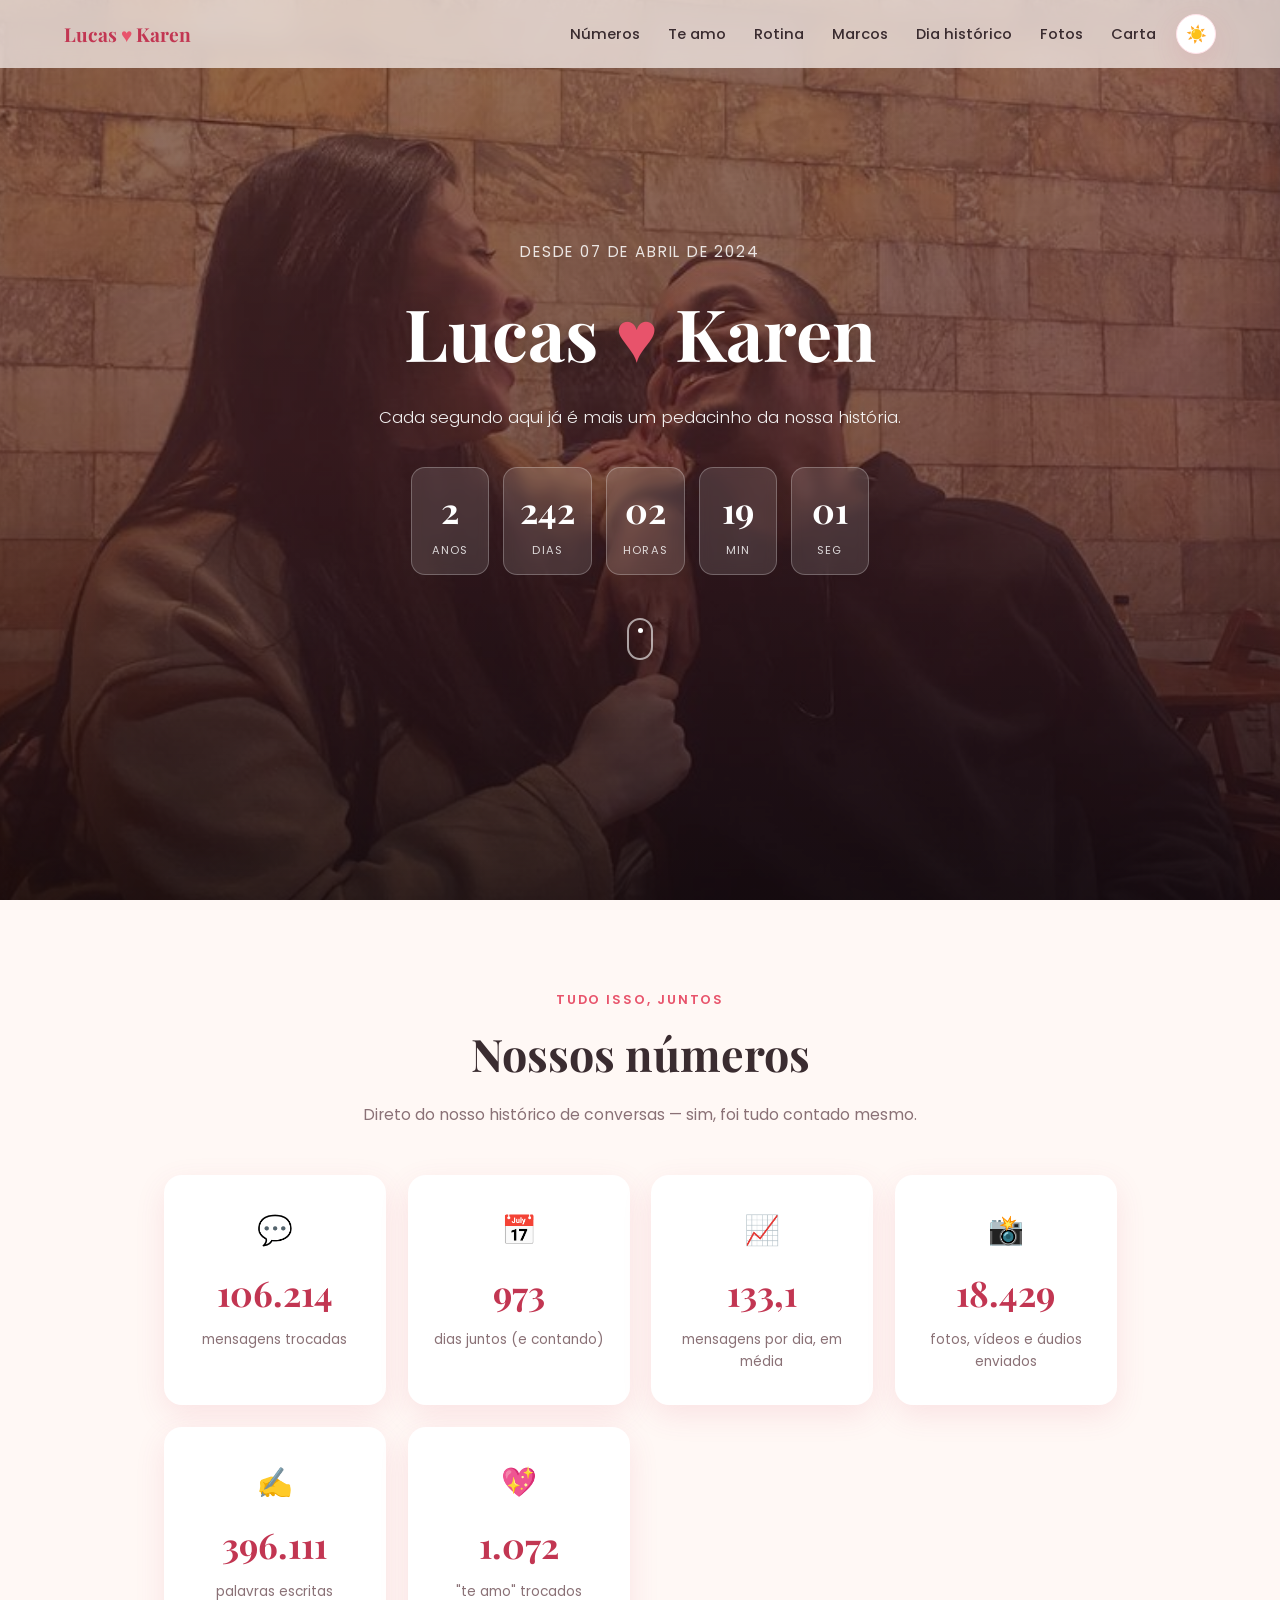
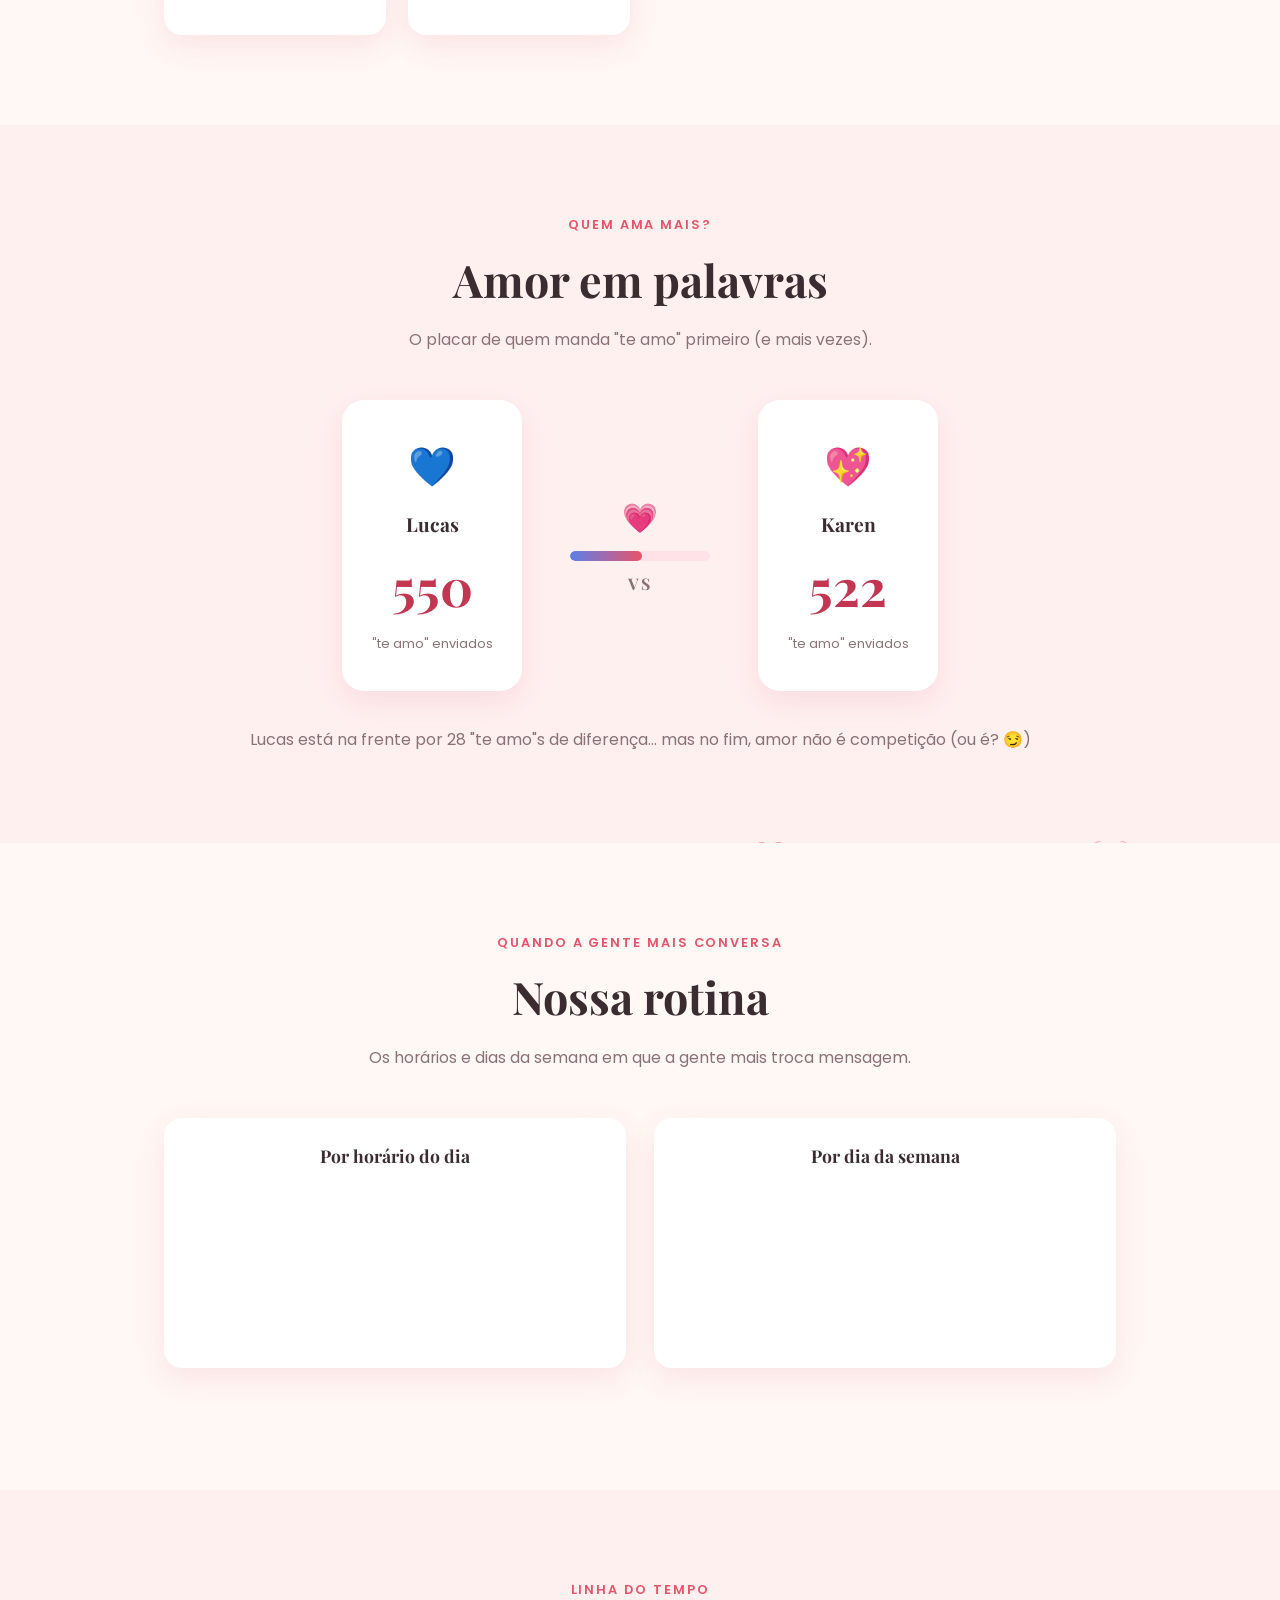
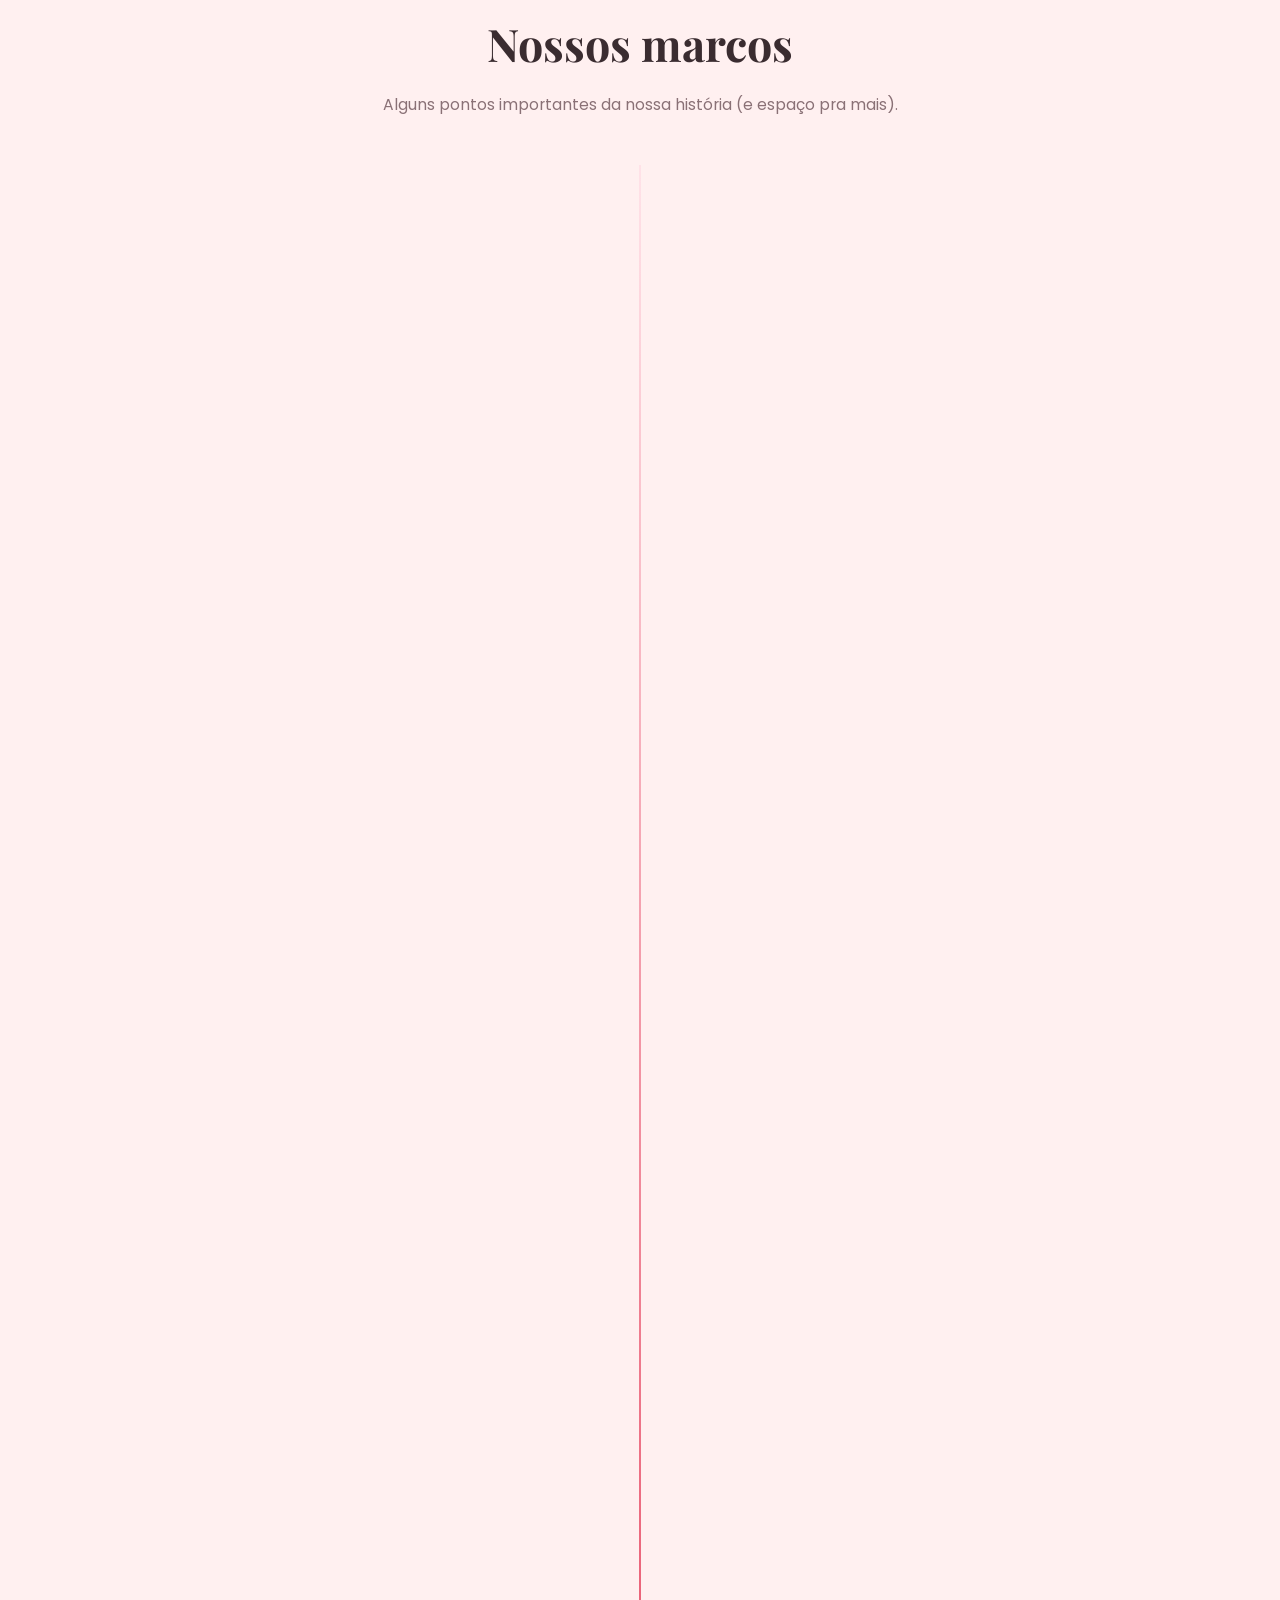
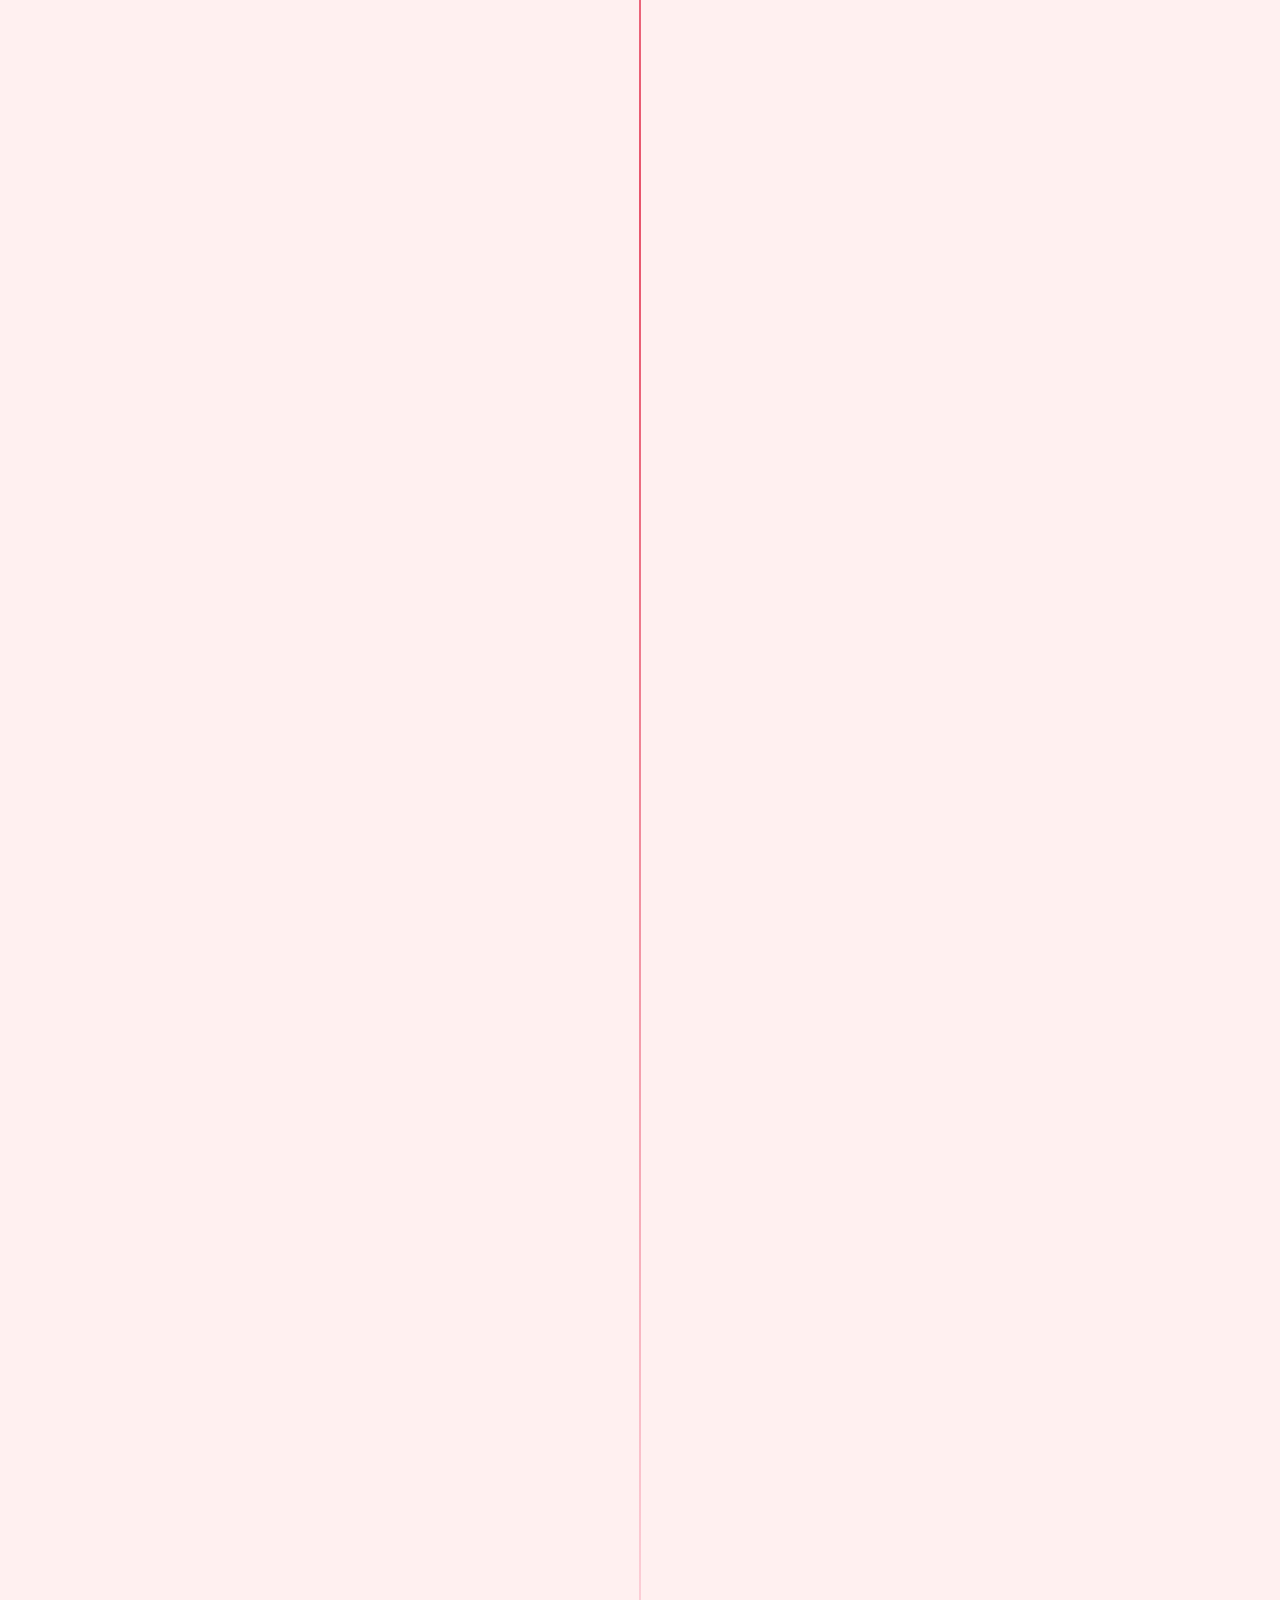
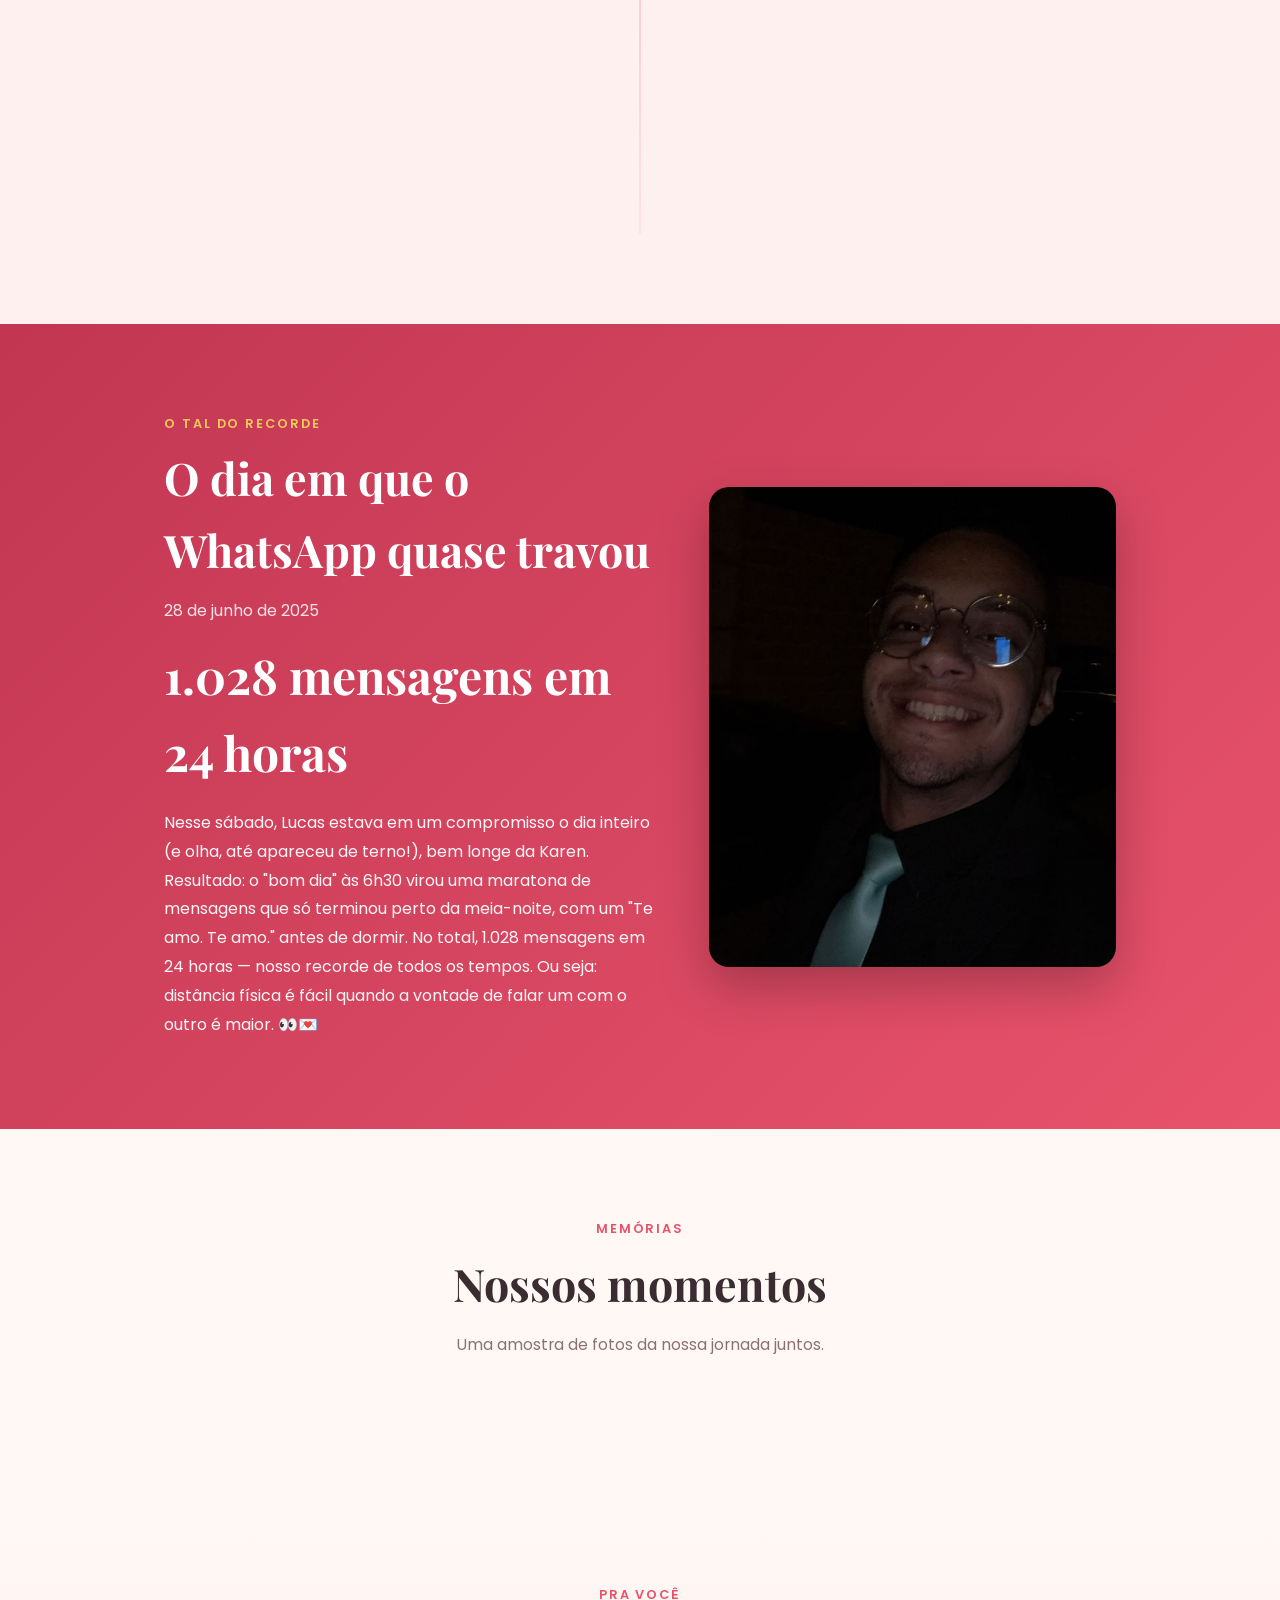
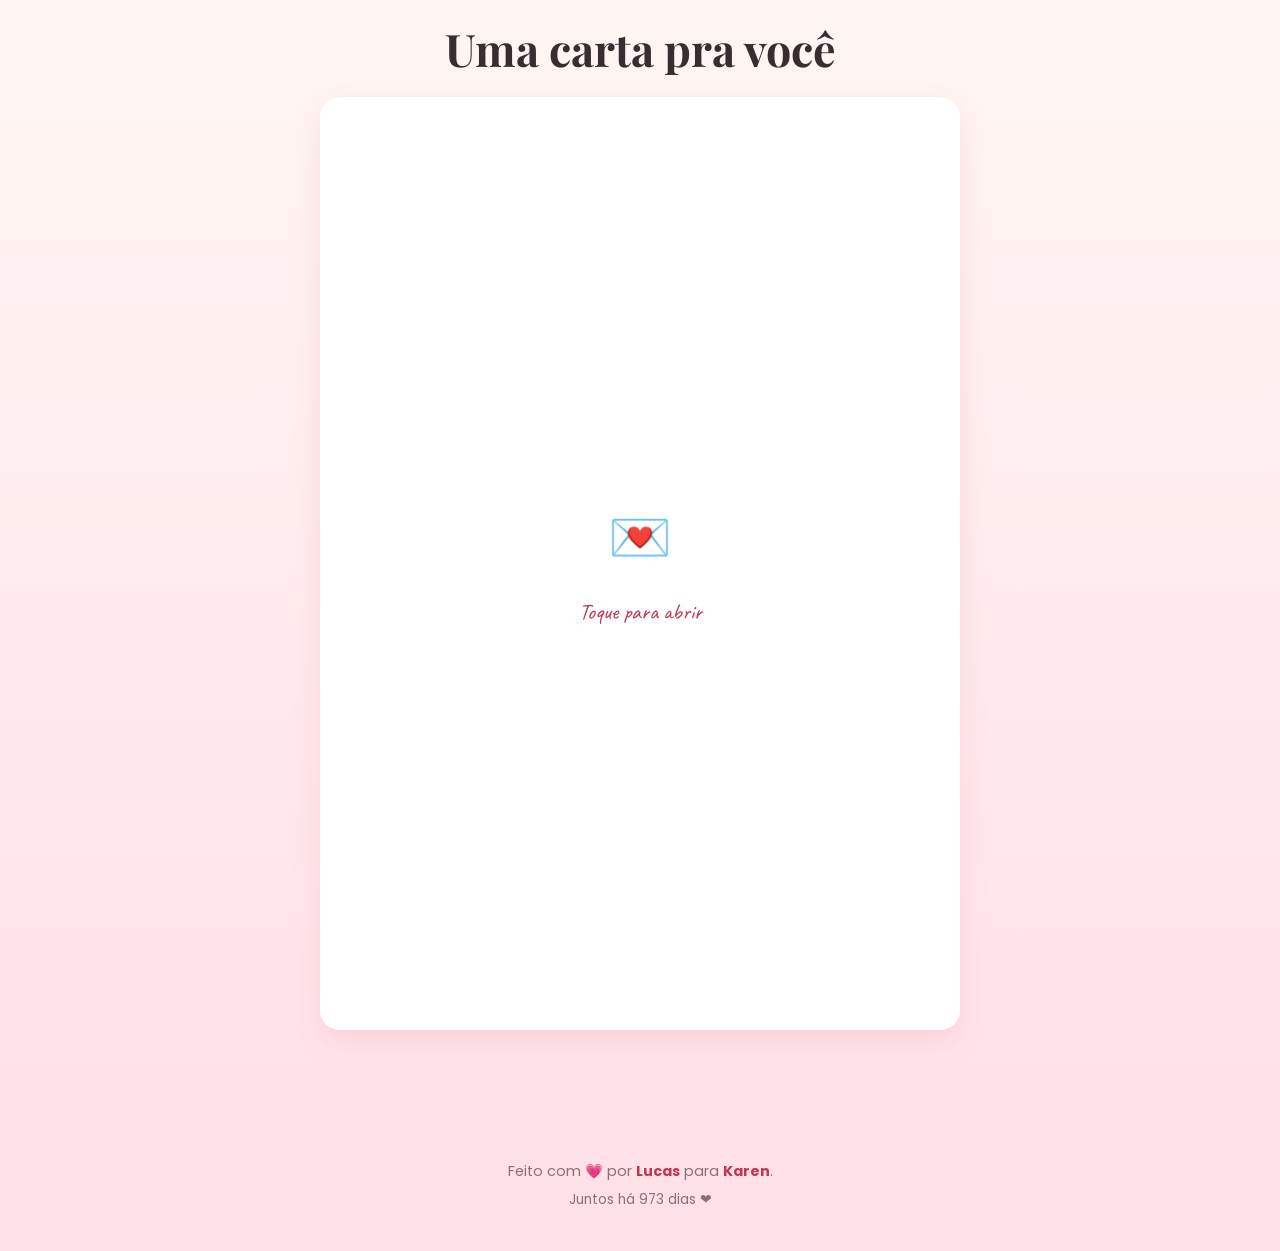
==== commit ace4ff4d: "Foca o site nas 34 fotos da nossa história Remove a galeria antiga (78 fotos extraídas do WhatsApp) " ====
--- a/docs/index.html
+++ b/docs/index.html
@@ -51,7 +51,7 @@
 
   <!-- HERO -->
   <header class="hero" id="hero">
-    <div class="hero-bg" style="background-image: url('assets/img/2025-06-28-0050.jpg')"></div>
+    <div class="hero-bg" style="background-image: url('assets/img/reencontro-1.jpg')"></div>
     <div class="hero-overlay"></div>
     <div class="hero-content">
       <p class="hero-kicker">Desde 07 de abril de 2024</p>
